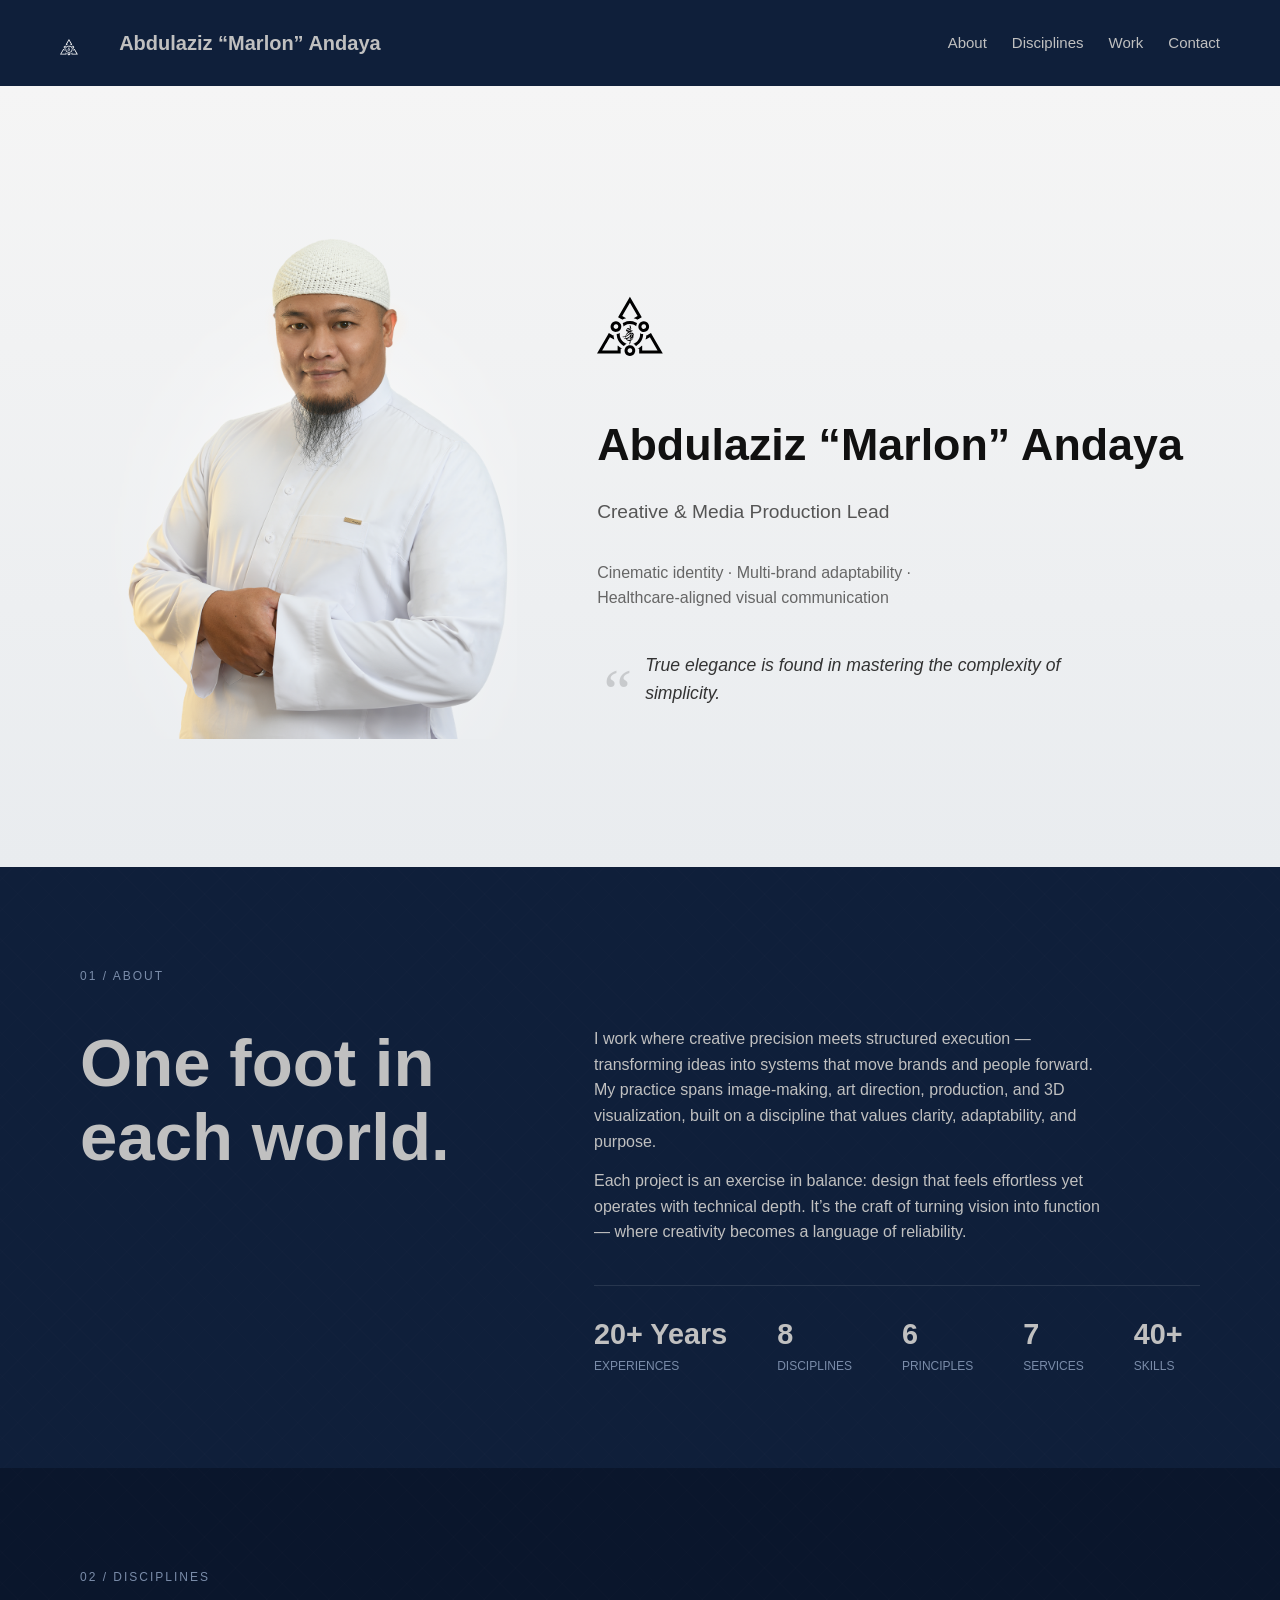
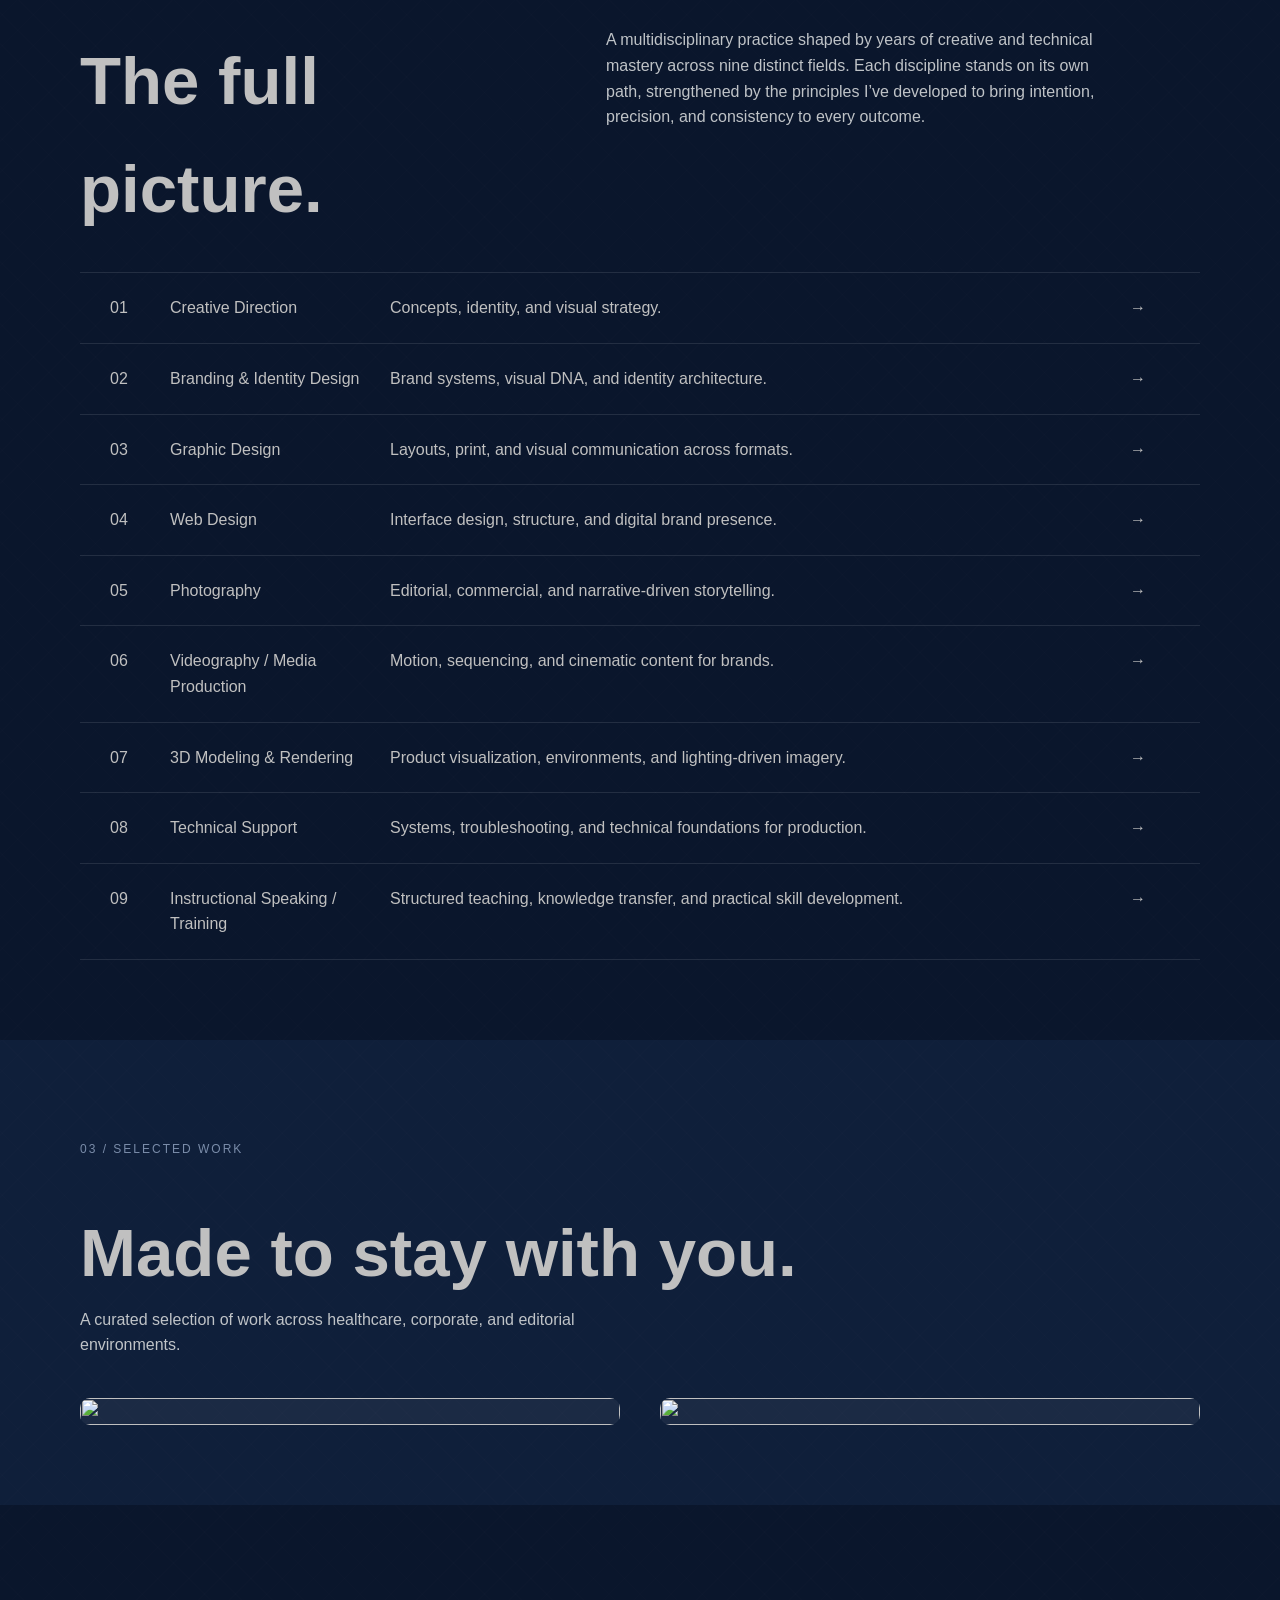
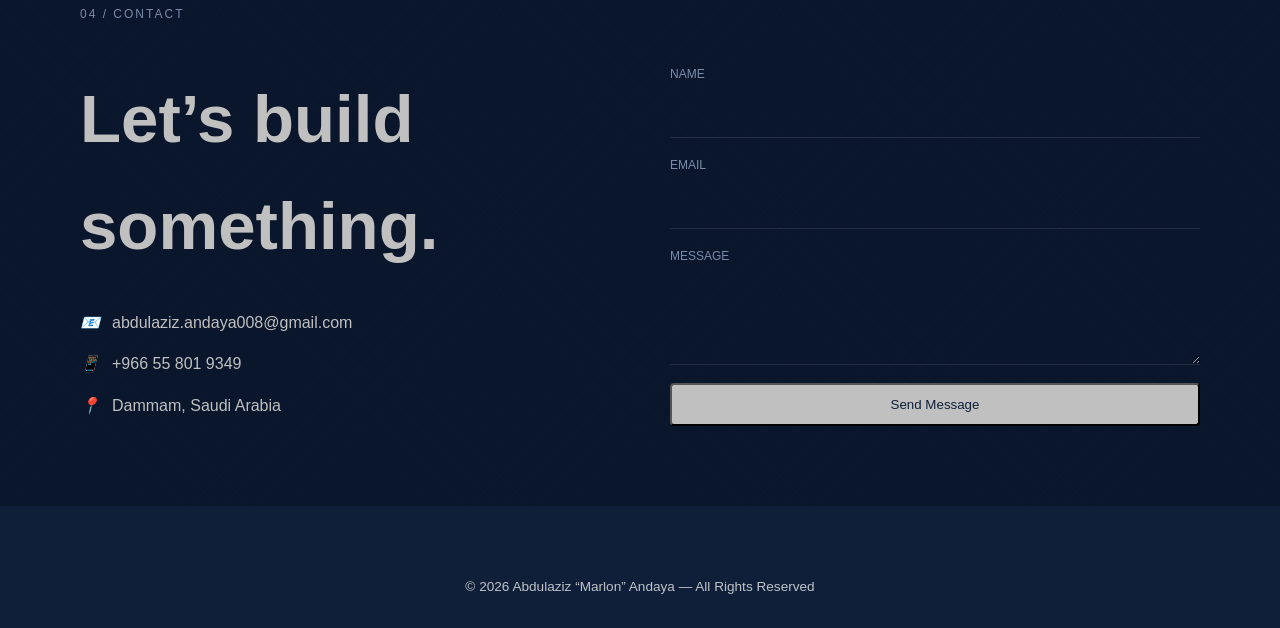
==== index.html @ 711daad7 "Update index.html" ====
<!DOCTYPE html>
<html lang="en">
<head>
  <meta charset="UTF-8" />
  <meta name="viewport" content="width=device-width, initial-scale=1.0" />
  <title>Abdulaziz “Marlon” Andaya</title>
  <link rel="stylesheet" href="style.css" />
</head>

<body>

<header>
  <div class="logo">
    <img src="assets/My-Icon-Logo-SVG-white.svg" alt="Abdulaziz Andaya Logo" class="logo-img">
    <h1>Abdulaziz “Marlon” Andaya</h1>
  </div>

  <nav id="nav">
    <a href="#about">About</a>
    <a href="#disciplines">Disciplines</a>
    <a href="#work">Work</a>
    <a href="#contact">Contact</a>
  </nav>

  <div class="hamburger" id="hamburger">☰</div>
</header>

<section class="hero">
  
  <!-- LEFT: Portrait -->
  <div class="hero-image">
    <img src="assets/self-portrait-PNG.png" alt="Abdulaziz Andaya Portrait">
  </div>

  <!-- RIGHT: Identity -->
  <div class="hero-content">
    <img src="assets/My-Icon-Logo-SVG.svg" class="hero-logo-img" alt="Logo">

    <h1 class="hero-tagline">Abdulaziz “Marlon” Andaya</h1>

    <p class="hero-title">Creative & Media Production Lead</p>

    <p class="hero-disciplines">
      Cinematic identity · Multi‑brand adaptability · Healthcare‑aligned visual communication
    </p>

    <blockquote class="hero-quote">
      True elegance is found in mastering the complexity of simplicity.
    </blockquote>
  </div>

</section>


<!-- ABOUT -->
<section class="bg-section about-bg" id="about">
  <div class="section-inner about-inner">
    <div class="section-label">01 / ABOUT</div>

    <div class="about-grid">
      <div class="about-left">
        <h2 class="about-title">One foot in each world.</h2>
      </div>

      <div class="about-right">
       <p>I work where creative precision meets structured execution — transforming ideas into systems that move brands and people forward. My practice spans image‑making, art direction, production, and 3D visualization, built on a discipline that values clarity, adaptability, and purpose.
      </p>
      <p>
      Each project is an exercise in balance: design that feels effortless yet operates with technical depth. It’s the craft of turning vision into function — where creativity becomes a language of reliability.
      </p>
        <div class="about-stats">
          <div class="stat"><h3>20+ Years</h3><p>Experiences</p></div>
          <div class="stat"><h3>8</h3><p>Disciplines</p></div>
          <div class="stat"><h3>6</h3><p>Principles</p></div>
          <div class="stat"><h3>7</h3><p>Services</p></div>
          <div class="stat"><h3>40+</h3><p>Skills</p></div>
      </div>
      </div>
    </div>
  </div>
</section>

<!-- DISCIPLINES -->
<section class="bg-section disciplines-bg" id="disciplines">
  <div class="section-inner disciplines-inner">
    <div class="section-label">02 / DISCIPLINES</div>

    <div class="disciplines-header">
      <h2 class="disciplines-title">The full picture.</h2>
      <p class="disciplines-sub">
        A multidisciplinary practice shaped by years of creative and technical mastery across nine distinct fields.
        Each discipline stands on its own path, strengthened by the principles I’ve developed to bring intention, precision, and consistency to every outcome.
      </p>
    </div>

    <div class="disciplines-list">

      <a class="discipline-item">
        <span class="discipline-number">01</span>
        <span class="discipline-name">Creative Direction</span>
        <span class="discipline-desc">Concepts, identity, and visual strategy.</span>
        <span class="discipline-arrow">→</span>
      </a>

      <a class="discipline-item">
        <span class="discipline-number">02</span>
        <span class="discipline-name">Branding &amp; Identity Design</span>
        <span class="discipline-desc">Brand systems, visual DNA, and identity architecture.</span>
        <span class="discipline-arrow">→</span>
      </a>

      <a class="discipline-item">
        <span class="discipline-number">03</span>
        <span class="discipline-name">Graphic Design</span>
        <span class="discipline-desc">Layouts, print, and visual communication across formats.</span>
        <span class="discipline-arrow">→</span>
      </a>

      <a class="discipline-item">
        <span class="discipline-number">04</span>
        <span class="discipline-name">Web Design</span>
        <span class="discipline-desc">Interface design, structure, and digital brand presence.</span>
        <span class="discipline-arrow">→</span>
      </a>

      <a class="discipline-item">
        <span class="discipline-number">05</span>
        <span class="discipline-name">Photography</span>
        <span class="discipline-desc">Editorial, commercial, and narrative-driven storytelling.</span>
        <span class="discipline-arrow">→</span>
      </a>

      <a class="discipline-item">
        <span class="discipline-number">06</span>
        <span class="discipline-name">Videography / Media Production</span>
        <span class="discipline-desc">Motion, sequencing, and cinematic content for brands.</span>
        <span class="discipline-arrow">→</span>
      </a>

      <a class="discipline-item">
        <span class="discipline-number">07</span>
        <span class="discipline-name">3D Modeling &amp; Rendering</span>
        <span class="discipline-desc">Product visualization, environments, and lighting-driven imagery.</span>
        <span class="discipline-arrow">→</span>
      </a>

      <a class="discipline-item">
        <span class="discipline-number">08</span>
        <span class="discipline-name">Technical Support</span>
        <span class="discipline-desc">Systems, troubleshooting, and technical foundations for production.</span>
        <span class="discipline-arrow">→</span>
      </a>

      <a class="discipline-item">
        <span class="discipline-number">09</span>
        <span class="discipline-name">Instructional Speaking / Training</span>
        <span class="discipline-desc">Structured teaching, knowledge transfer, and practical skill development.</span>
        <span class="discipline-arrow">→</span>
      </a>

    </div>
  </div>
</section>


<!-- WORK -->
<section class="bg-section work-bg" id="work">
  <div class="section-inner work-inner">
    <div class="section-label">03 / SELECTED WORK</div>

    <div class="portfolio-header">
      <h2 class="portfolio-title">Made to stay with you.</h2>
      <p class="portfolio-sub">
        A curated selection of work across healthcare, corporate, and editorial environments.
      </p>
    </div>

    <div class="portfolio-grid">
      <div class="portfolio-item">
        <img src="https://via.placeholder.com/800x600" alt="">
        <div class="portfolio-info">
          <div class="portfolio-category">Photography</div>
          <div class="portfolio-name">Clinical Portraits</div>
        </div>
      </div>

      <div class="portfolio-item">
        <img src="https://via.placeholder.com/800x600" alt="">
        <div class="portfolio-info">
          <div class="portfolio-category">Branding</div>
          <div class="portfolio-name">Elite Medical Products</div>
        </div>
      </div>
    </div>
  </div>
</section>

<!-- CONTACT -->
<section class="bg-section contact-bg" id="contact">
  <div class="section-inner contact-inner">
    <div class="section-label">04 / CONTACT</div>

    <div class="contact-section">
      <div class="contact-left">
        <h2>Let’s build something.</h2>

        <div class="contact-info">
          <div class="contact-item">
            <i>📧</i>
            <a href="mailto:abdulaziz.andaya008@gmail.com">abdulaziz.andaya008@gmail.com</a>
          </div>

          <div class="contact-item">
            <i>📱</i>
            <a href="https://wa.me/966558019349">+966 55 801 9349</a>
          </div>

          <div class="contact-item">
            <i>📍</i>
            <span>Dammam, Saudi Arabia</span>
          </div>
        </div>
      </div>

      <div class="contact-right">
        <form>
          <label>Name</label>
          <input type="text">

          <label>Email</label>
          <input type="email">

          <label>Message</label>
          <textarea rows="4"></textarea>

          <button type="submit">Send Message</button>
        </form>
      </div>
    </div>
  </div>
</section>

<footer>
  © 2026 Abdulaziz “Marlon” Andaya — All Rights Reserved
</footer>

<script>
  const hamburger = document.getElementById("hamburger");
  const nav = document.getElementById("nav");
  hamburger.addEventListener("click", () => nav.classList.toggle("active"));
</script>

</body>
</html>
---- style.css ----
/* RESET */
* { margin: 0; padding: 0; box-sizing: border-box; }

body {
  font-family: 'Inter', sans-serif;
  background-color: #0F1F3A;
  color: #C0C0C0;
  line-height: 1.6;
}
.logo {
  display: flex;
  align-items: center;
  gap: 0.75rem; /* space between logo and text */
}

.logo img {
  height: 36px; /* adjust between 36–48px depending on your font size */
  width: auto;
  vertical-align: middle;
  opacity: 0;
  animation: fadeIn 1.2s ease forwards;
}

@keyframes fadeIn {
  from { opacity: 0; transform: translateY(-5px); }
  to { opacity: 1; transform: translateY(0); }
}


.logo-img:hover {
  opacity: 0.85;
}

.logo h1, .logo p {
  margin: 0;
  line-height: 1.2;
}

/* OUTER FULL-WIDTH BACKGROUND */
.bg-section {
  position: relative;
  width: 100vw;
  left: 50%;
  right: 50%;
  margin-left: -50vw;
  margin-right: -50vw;
  overflow: hidden;
}

/* INNER CENTERED CONTENT */
.section-inner {
  max-width: 1200px;
  margin: auto;
  padding: 100px 40px 80px;
}

/* ALTERNATING BACKGROUNDS */
.bg-section:nth-of-type(odd)  { background-color: #0A162C; }
.bg-section:nth-of-type(even) { background-color: #0F1F3A; }

/* GEOMETRIC PATTERN */
.bg-section::before {
  content: "";
  position: absolute;
  inset: 0;
  background-image:
    repeating-linear-gradient(45deg, rgba(255,255,255,0.03) 0px, rgba(255,255,255,0.03) 1px, transparent 1px, transparent 22px),
    repeating-linear-gradient(-45deg, rgba(255,255,255,0.03) 0px, rgba(255,255,255,0.03) 1px, transparent 1px, transparent 22px);
  opacity: 0.25;
  pointer-events: none;
  animation: drift 60s linear infinite;
}

@keyframes drift {
  from { background-position: 0 0, 0 0; }
  to { background-position: 120px 120px, -120px -120px; }
}

/* HEADER */
header {
  display: flex;
  justify-content: space-between;
  align-items: center;
  padding: 25px 60px;
  background: #0F1F3A;
  position: sticky;
  top: 0;
  z-index: 100;
}

.logo {
  display: flex;
  align-items: center;
  gap: 10px;
}

.logo-square {
  width: 32px;
  height: 32px;
  border: 2px solid #E0C0BC;
  display: flex;
  align-items: center;
  justify-content: center;
  color: #E0C0BC;
  font-weight: 700;
  font-size: 14px;
}

.logo h1 {
  font-size: 20px;
  font-weight: 600;
  color: #C0C0C0;
}

.about-title {
  font-size: clamp(2.8rem, 6vw, 4.2rem);
  font-weight: 800;
  line-height: 1.1;
  word-break: keep-all;
  text-wrap: balance;
}

/* NAVIGATION */
nav {
  display: flex;
  gap: 25px;
}

nav a {
  color: #C0C0C0;
  text-decoration: none;
  font-size: 15px;
}

nav a:hover { color: #E0C0BC; }

.hamburger {
  display: none;
  font-size: 24px;
  color: #C0C0C0;
  cursor: pointer;
}

/* HERO — Apple/DJI Light Cinematic */
.hero {
  display: flex;
  align-items: center;
  justify-content: center; /* centers both image and text horizontally */
  gap: 80px; /* space between photo and text */
  padding: 8rem 6rem;
  background: linear-gradient(180deg, #f5f5f5, #e9ecef);
  color: #1a1a1a;
}


/* LEFT SIDE — Portrait */
.hero-image img {
  width: 100%;
  max-width: 420px;
  height: auto;
  display: block;
  margin: auto;
  border-radius: 0; /* removes bounding frame */
  box-shadow: none; /* keeps it spontaneous and clean */
}


.hero-image img {
  width: 100%;
  height: auto;
  display: block;
}

/* RIGHT SIDE — Identity Stack */
.hero-content {
  display: flex;
  flex-direction: column;
  gap: 1rem;
}

/* Logo */
.hero-logo-img {
  width: 180px; /* slightly larger for presence */
  height: auto;
  margin-bottom: 1rem;
  animation: fadeIn 1.2s ease forwards;
}


/* Name */
.hero-tagline {
  font-size: 2.8rem;
  font-weight: 700;
  color: #111;
  margin: 0;
}

/* Job Title */
.hero-title {
  font-size: 1.2rem;
  color: #555;
  margin-bottom: 1rem;
}

/* Disciplines */
.hero-disciplines {
  font-size: 1rem;
  color: #666;
  line-height: 1.6;
  max-width: 420px;
  margin-bottom: 1.5rem;
}

/* Quote with Emphasis */
.hero-quote {
  position: relative;
  font-style: italic;
  font-size: 1.1rem;
  color: #333;
  max-width: 480px;
  padding-left: 3rem;
  line-height: 1.6;
}

.hero-quote::before {
  content: "“";
  position: absolute;
  left: 0;
  top: -10px;
  font-size: 4rem;
  color: rgba(0,0,0,0.15);
  font-family: serif;
}

/* Mobile */
@media (max-width: 900px) {
  .hero {
    grid-template-columns: 1fr;
    text-align: center;
    padding: 5rem 2rem;
  }

  .hero-content {
    align-items: center;
  }

  .hero-quote {
    padding-left: 0;
  }

  .hero-quote::before {
    display: none;
  }
}

/* SECTION LABEL */
.section-label {
  font-size: 0.75rem;
  letter-spacing: 2px;
  text-transform: uppercase;
  color: #7A8CA9;
  margin-bottom: 40px;
}

/* ABOUT */
.about-grid {
  display: grid;
  grid-template-columns: 0.8fr 1.2fr;
  gap: 60px;
  align-items: start;
}

.about-right {
  padding-left: 30px; /* subtle offset for balance */
}

.about-right p {
  max-width: 520px;
  margin-bottom: 14px;
}

.about-stats {
  display: flex;
  flex-wrap: wrap;
  gap: 50px; /* slightly less spacing */
  margin-top: 40px;
  padding-top: 25px;
  border-top: 1px solid rgba(255,255,255,0.1);
  justify-content: flex-start;
}

.stat h3 {
  font-size: 1.8rem;
  font-weight: 700;
  margin-bottom: 0.1rem;
}

.stat p {
  font-size: 0.75rem;
  text-transform: uppercase;
  color: #7A8CA9;
  line-height: 1.3;
}



/* DISCIPLINES */
.disciplines-header {
  display: grid;
  grid-template-columns: 0.9fr 1.1fr;
  gap: 40px;
}

.disciplines-title {
  font-size: 4.2rem;
  font-weight: 800;
}

.disciplines-sub {
  max-width: 500px;
  color: #BFC3C7;
  font-size: 1rem;
  line-height: 1.6;
}

.disciplines-list {
  margin-top: 30px;
  border-top: 1px solid rgba(255,255,255,0.1);
}

.discipline-item {
  display: grid;
  grid-template-columns: 60px 220px 1fr 40px;
  padding: 22px 30px;
  border-bottom: 1px solid rgba(255,255,255,0.1);
  text-decoration: none;
  color: inherit;
}

.discipline-item:hover {
  background: rgba(255,255,255,0.05);
}

/* WORK */
.portfolio-header {
  display: flex;
  justify-content: space-between;
  flex-wrap: wrap;
  margin-bottom: 40px;
}

.portfolio-title {
  font-size: 4.2rem;
  font-weight: 800;
}

.portfolio-sub {
  max-width: 500px;
  color: #BFC3C7;
  font-size: 1rem;
  line-height: 1.6;
}

.portfolio-grid {
  margin-top: 30px;
  display: grid;
  grid-template-columns: repeat(auto-fit, minmax(480px, 1fr));
  gap: 40px;
}

.portfolio-item {
  position: relative;
  overflow: hidden;
  border-radius: 10px;
  background: rgba(255,255,255,0.05);
}

.portfolio-item img {
  width: 100%;
  height: 100%;
  object-fit: cover;
}

.portfolio-info {
  position: absolute;
  bottom: 20px;
  left: 25px;
}

/* CONTACT */
.contact-section {
  display: grid;
  grid-template-columns: 1fr 1fr;
  gap: 60px;
}

.contact-left h2 {
  font-size: 4.2rem;
  font-weight: 800;
}

.contact-info {
  margin-top: 30px;
  display: flex;
  flex-direction: column;
  gap: 16px;
}

.contact-item {
  display: flex;
  align-items: center;
  gap: 12px;
}

.contact-item a {
  color: #C0C0C0;
  text-decoration: none;
}

.contact-right form {
  display: flex;
  flex-direction: column;
  gap: 18px;
}

label {
  font-size: 0.75rem;
  text-transform: uppercase;
  color: #7A8CA9;
}

input,
textarea {
  background: transparent;
  border: none;
  border-bottom: 1px solid rgba(255,255,255,0.1);
  color: #C0C0C0;
  padding: 10px 0;
}

button {
  background: #C0C0C0;
  color: #0F1F3A;
  padding: 12px 28px;
  border-radius: 4px;
  cursor: pointer;
}

/* FOOTER */
footer {
  text-align: center;
  padding: 30px 0;
  font-size: 0.85rem;
  color: #BFC3C7;
  margin-top: 40px;
}

/* MOBILE */
@media (max-width: 900px) {

  nav {
    display: none;
    flex-direction: column;
    background: #0F1F3A;
    position: absolute;
    top: 70px;
    right: 40px;
    padding: 20px;
    border: 1px solid rgba(255,255,255,0.1);
  }

  nav.active { display: flex; }

  .hamburger { display: block; }

  .about-grid,
  .contact-section {
    grid-template-columns: 1fr;
  }

  .portfolio-grid {
    grid-template-columns: 1fr;
  }

  .discipline-item {
    display: flex;
    flex-direction: column;
    gap: 8px;
    padding: 22px 20px;
  }
}
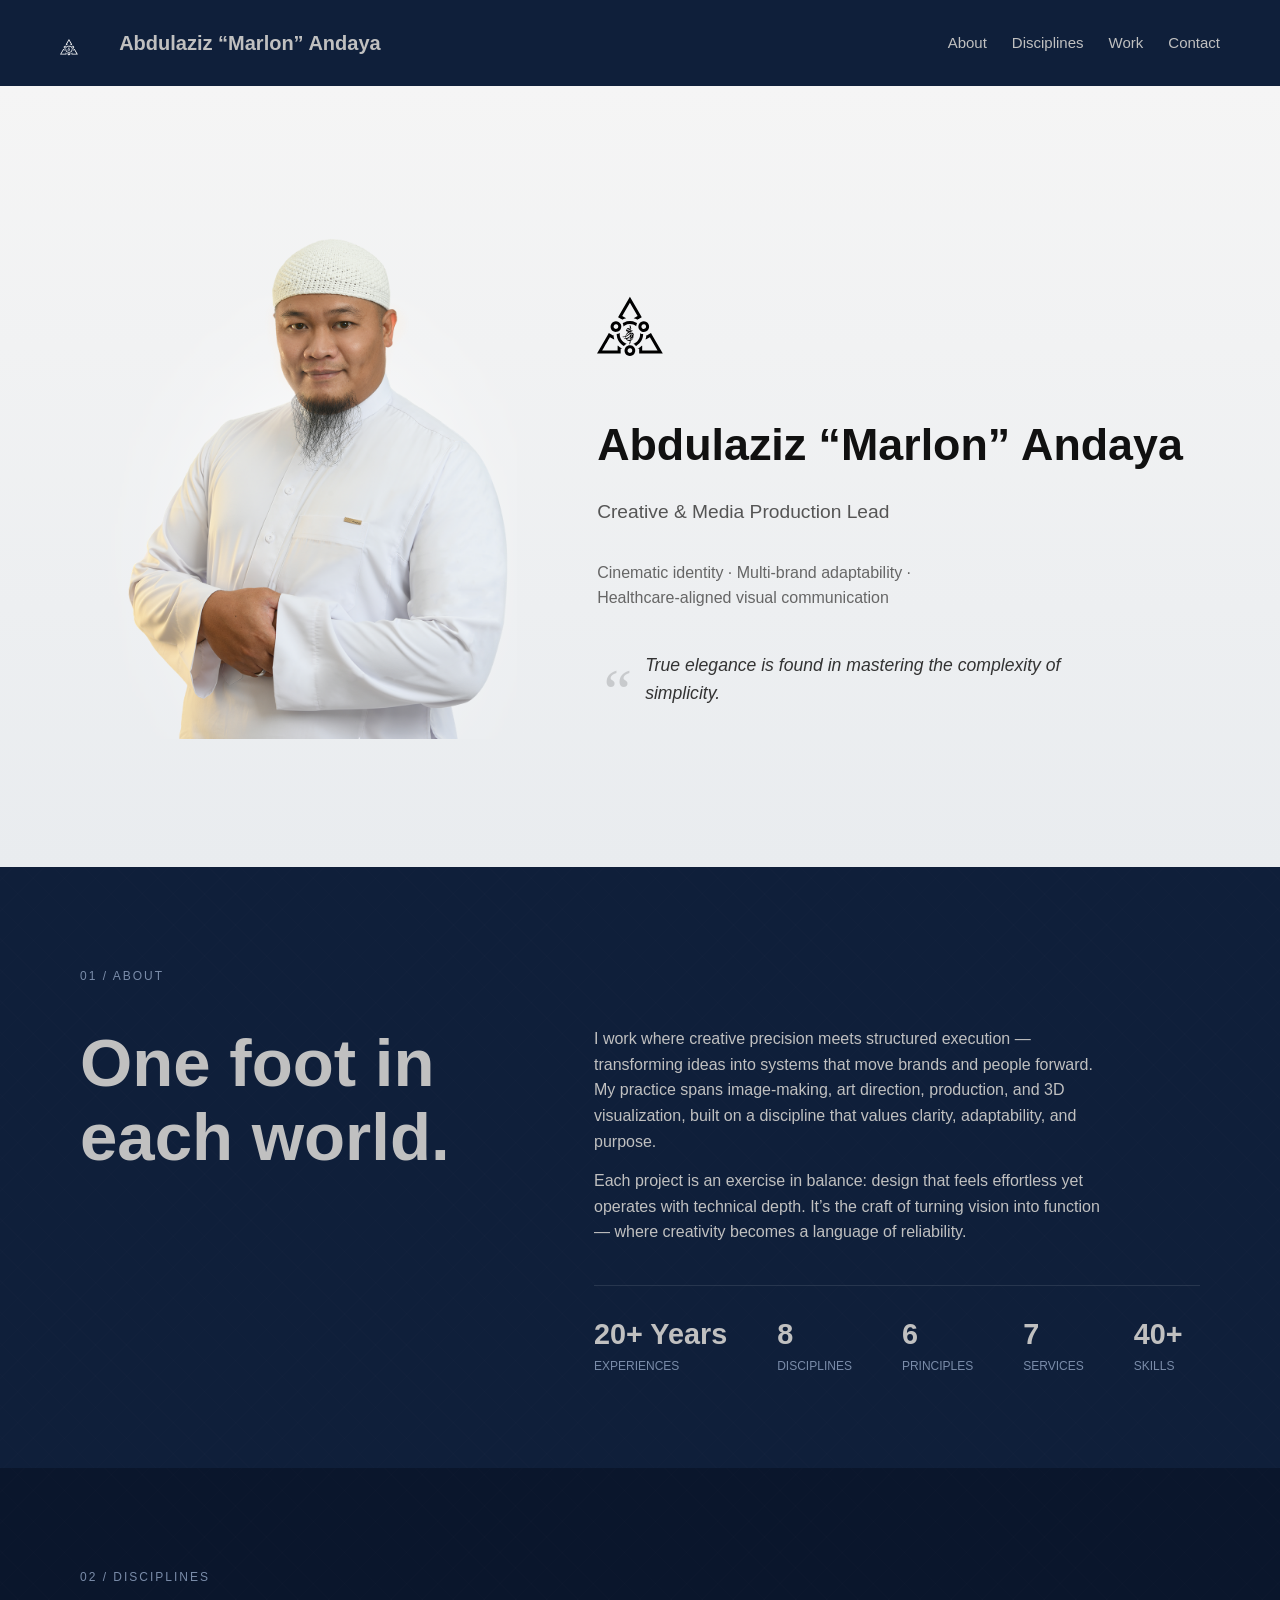
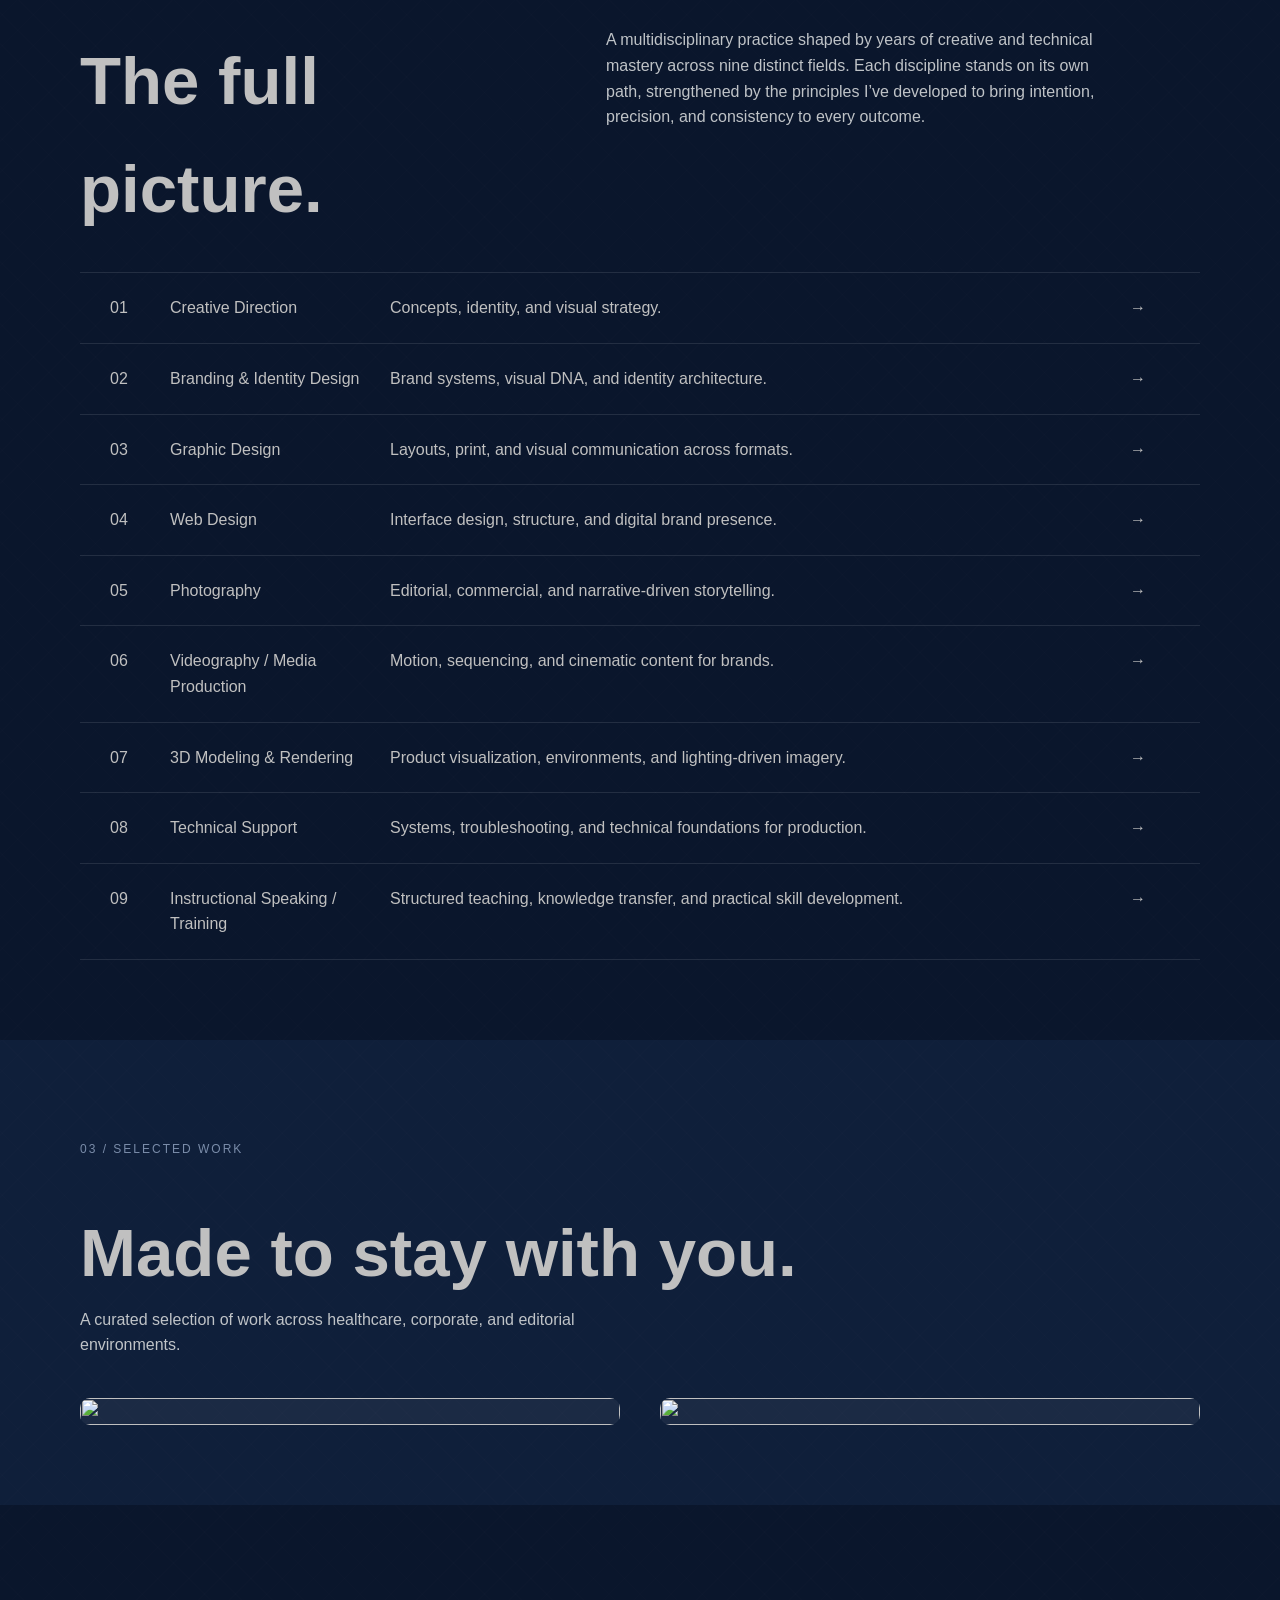
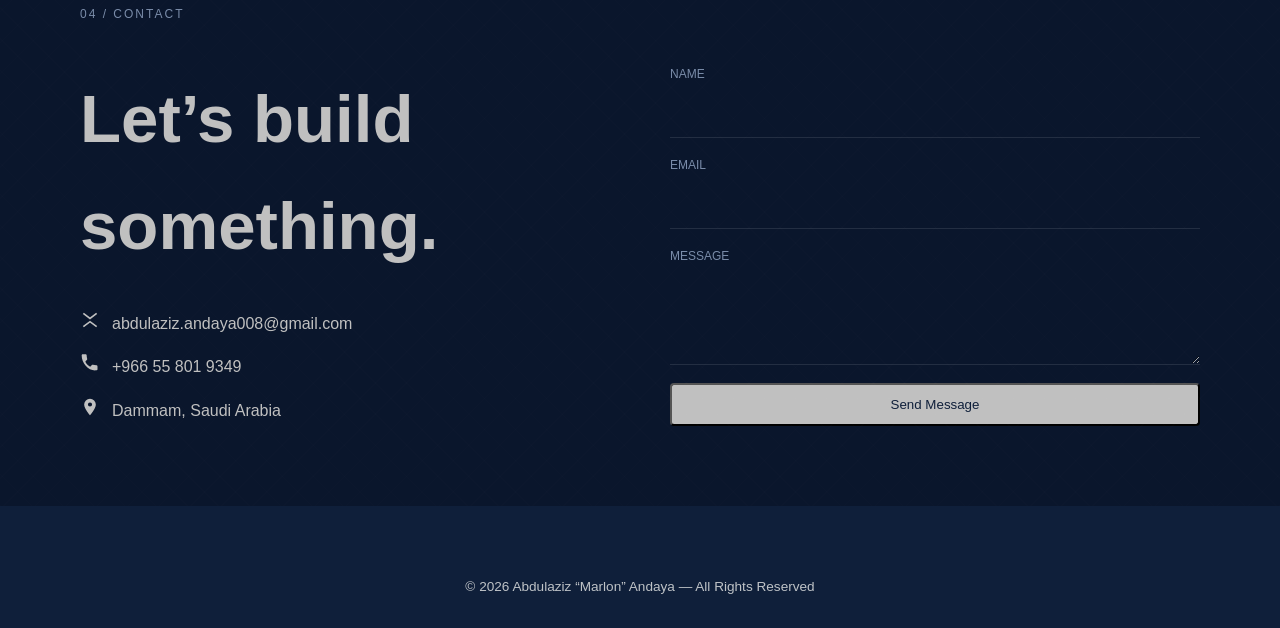
==== commit 3e9169ca: "Update index.html" ====
--- a/index.html
+++ b/index.html
@@ -205,33 +205,56 @@
         <h2>Let’s build something.</h2>
 
         <div class="contact-info">
+
+          <!-- Email -->
           <div class="contact-item">
-            <i>📧</i>
+            <i class="icon">
+              <svg width="20" height="20" viewBox="0 0 24 24" fill="#C0C0C0">
+                <path d="M4 4h16v16H4z" fill="none"/>
+                <path d="M4 4l8 6 8-6" stroke="#C0C0C0" stroke-width="2" fill="none"/>
+                <path d="M4 20l8-6 8 6" stroke="#C0C0C0" stroke-width="2" fill="none"/>
+              </svg>
+            </i>
             <a href="mailto:abdulaziz.andaya008@gmail.com">abdulaziz.andaya008@gmail.com</a>
           </div>
 
+          <!-- WhatsApp / Phone -->
           <div class="contact-item">
-            <i>📱</i>
+            <i class="icon">
+              <svg width="20" height="20" viewBox="0 0 24 24" fill="#C0C0C0">
+                <path d="M6.6 10.8c1.2 2.4 3.2 4.4 5.6 5.6l1.8-1.8c.4-.4 1-.6 1.6-.4 
+                1.2.4 2.6.6 4 .6.8 0 1.4.6 1.4 1.4v3.2c0 .8-.6 1.4-1.4 1.4C10.8 22 
+                2 13.2 2 2.8 2 2 2.6 1.4 3.4 1.4H6.6c.8 0 1.4.6 1.4 1.4 0 1.4.2 2.8.6 
+                4 .2.6 0 1.2-.4 1.6l-1.6 1.4z"/>
+              </svg>
+            </i>
             <a href="https://wa.me/966558019349">+966 55 801 9349</a>
           </div>
 
+          <!-- Location -->
           <div class="contact-item">
-            <i>📍</i>
+            <i class="icon">
+              <svg width="20" height="20" viewBox="0 0 24 24" fill="#C0C0C0">
+                <path d="M12 2a7 7 0 0 0-7 7c0 5.2 7 13 7 13s7-7.8 7-13a7 7 0 0 0-7-7zm0 
+                9.5a2.5 2.5 0 1 1 0-5 2.5 2.5 0 0 1 0 5z"/>
+              </svg>
+            </i>
             <span>Dammam, Saudi Arabia</span>
           </div>
+
         </div>
       </div>
 
       <div class="contact-right">
-        <form>
+        <form action="https://formspree.io/f/mvkowqvw" method="POST">
           <label>Name</label>
-          <input type="text">
+          <input type="text" name="name" required>
 
           <label>Email</label>
-          <input type="email">
+          <input type="email" name="email" required>
 
           <label>Message</label>
-          <textarea rows="4"></textarea>
+          <textarea name="message" rows="4" required></textarea>
 
           <button type="submit">Send Message</button>
         </form>
@@ -239,6 +262,7 @@
     </div>
   </div>
 </section>
+
 
 <footer>
   © 2026 Abdulaziz “Marlon” Andaya — All Rights Reserved
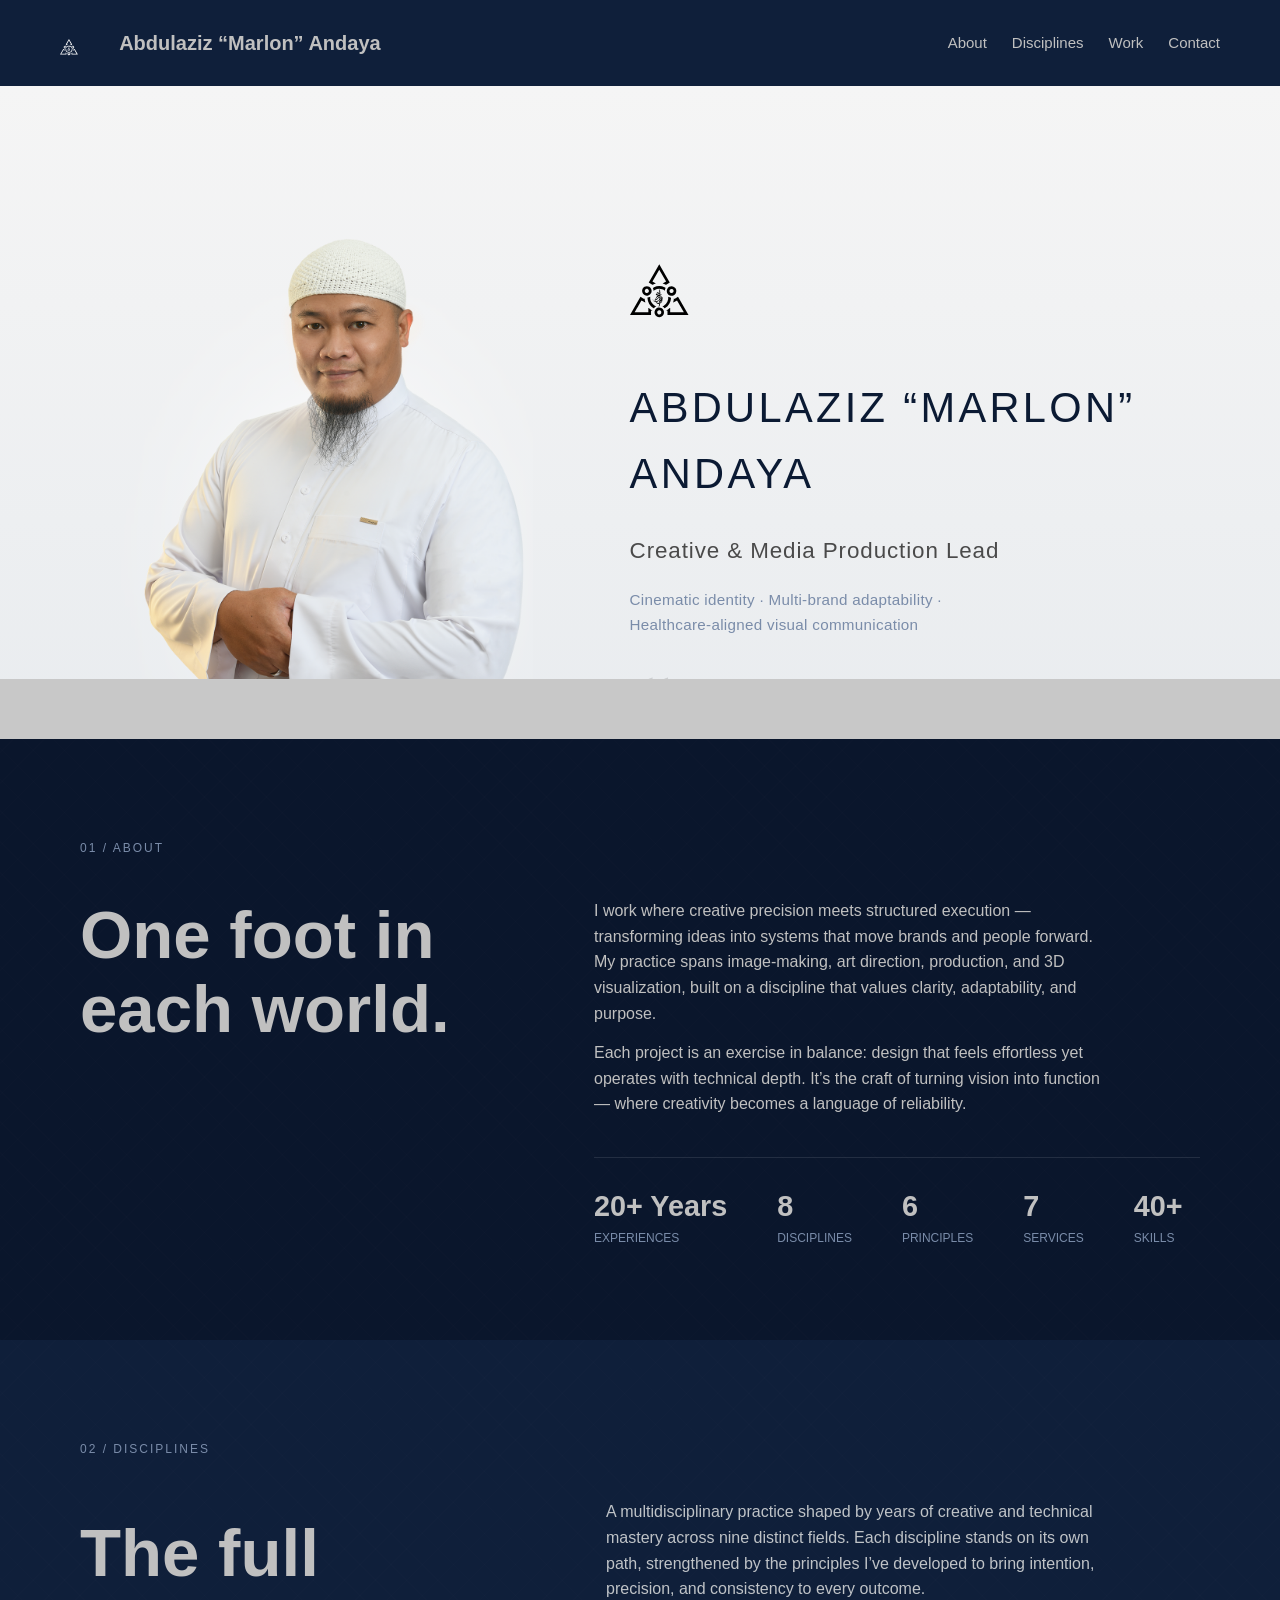
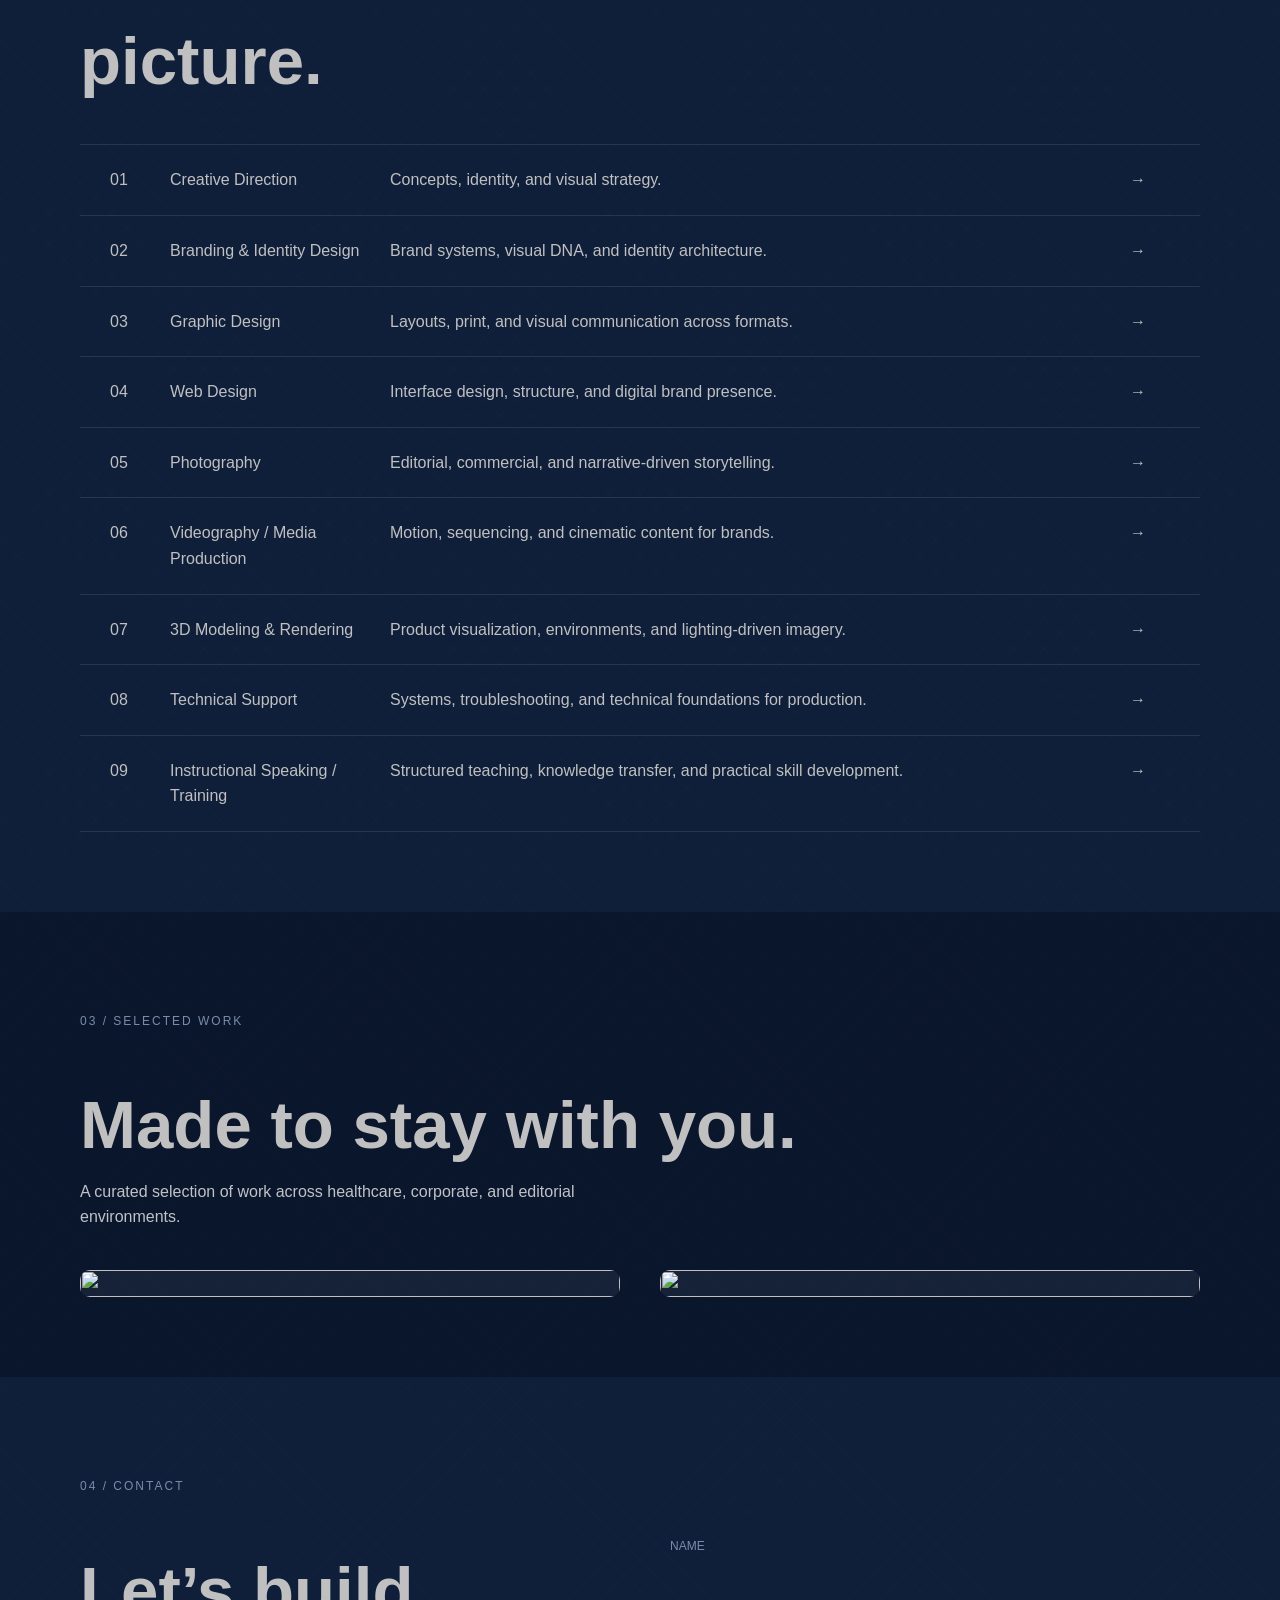
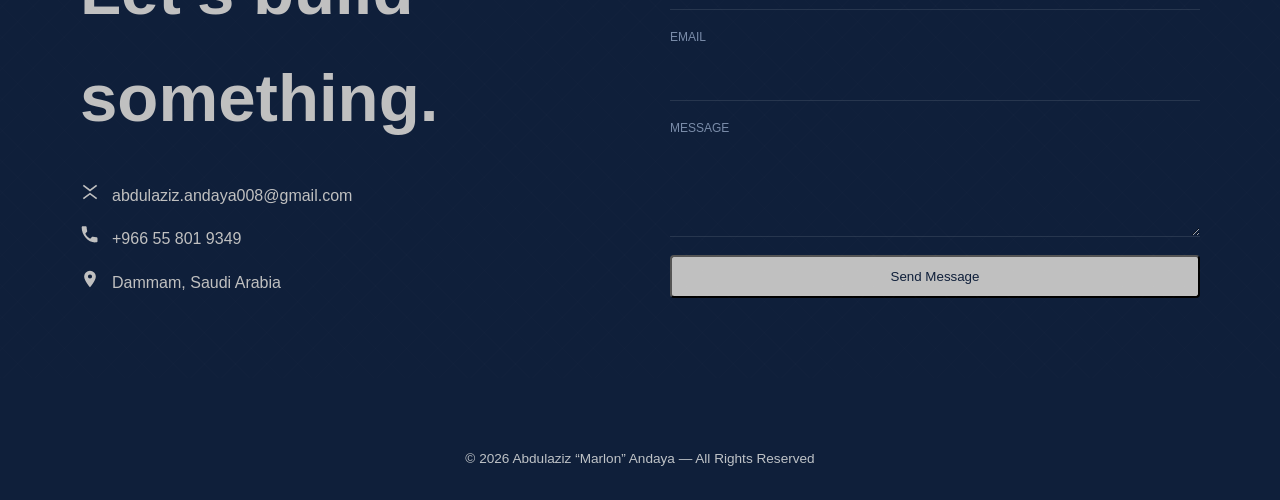
==== commit 9b0687a9: "Update index.html" ====
--- a/index.html
+++ b/index.html
@@ -50,7 +50,8 @@
   </div>
 
 </section>
-
+<!-- hero divider -->
+<section class="hero-divider"></section>
 
 <!-- ABOUT -->
 <section class="bg-section about-bg" id="about">
--- a/style.css
+++ b/style.css
@@ -141,103 +141,132 @@
   cursor: pointer;
 }
 
-/* HERO — Apple/DJI Light Cinematic */
+/* ============================
+   HERO SECTION — PREMIUM VERSION
+   ============================ */
+
 .hero {
-  display: flex;
+  display: grid;
+  grid-template-columns: 0.9fr 1.1fr;
   align-items: center;
-  justify-content: center; /* centers both image and text horizontally */
-  gap: 80px; /* space between photo and text */
-  padding: 8rem 6rem;
+  gap: 80px;
+  padding: 8rem 6rem 0;
   background: linear-gradient(180deg, #f5f5f5, #e9ecef);
   color: #1a1a1a;
-}
-
-
-/* LEFT SIDE — Portrait */
+  position: relative;
+}
+
+/* Navy strip to remove floating effect */
+.hero::after {
+  content: "";
+  position: absolute;
+  left: 0;
+  bottom: 0;
+  width: 100vw; /* spans full screen width */
+  height: 60px; /* thinner strip */
+  background-color: #C8C8C8; /* matte silver tone */
+  z-index: 1;
+}
+
+
+/* ============================
+   LEFT SIDE — Portrait
+   ============================ */
+
 .hero-image img {
   width: 100%;
   max-width: 420px;
   height: auto;
   display: block;
   margin: auto;
-  border-radius: 0; /* removes bounding frame */
-  box-shadow: none; /* keeps it spontaneous and clean */
-}
-
-
-.hero-image img {
-  width: 100%;
+  border-radius: 0;
+  box-shadow: none;
+}
+
+/* ============================
+   RIGHT SIDE — Identity Stack
+   ============================ */
+
+.hero-content {
+  display: flex;
+  flex-direction: column;
+  gap: 1.2rem;
+}
+
+/* Logo — bigger, more presence */
+.hero-logo-img {
+  width: 160px;
   height: auto;
-  display: block;
-}
-
-/* RIGHT SIDE — Identity Stack */
-.hero-content {
-  display: flex;
-  flex-direction: column;
-  gap: 1rem;
-}
-
-/* Logo */
-.hero-logo-img {
-  width: 180px; /* slightly larger for presence */
-  height: auto;
-  margin-bottom: 1rem;
+  margin-bottom: 1.2rem;
   animation: fadeIn 1.2s ease forwards;
 }
 
-
-/* Name */
+/* Name — Montserrat Light, ALL CAPS */
 .hero-tagline {
-  font-size: 2.8rem;
-  font-weight: 700;
-  color: #111;
+  font-family: 'Montserrat', sans-serif;
+  font-weight: 300;
+  text-transform: uppercase;
+  font-size: 2.6rem;
+  letter-spacing: 0.08em;
+  color: #0b1a33;
   margin: 0;
 }
 
-/* Job Title */
+/* Job Title — Montserrat Medium */
 .hero-title {
-  font-size: 1.2rem;
-  color: #555;
-  margin-bottom: 1rem;
-}
-
-/* Disciplines */
+  font-family: 'Montserrat', sans-serif;
+  font-weight: 500;
+  font-size: 1.4rem;
+  letter-spacing: 0.04em;
+  color: #4a4a4a;
+  margin-top: 0.4rem;
+}
+
+/* Disciplines — subtle, premium */
 .hero-disciplines {
-  font-size: 1rem;
-  color: #666;
+  font-family: 'Montserrat', sans-serif;
+  font-weight: 400;
+  font-size: 0.95rem;
+  color: #7A8CA9;
   line-height: 1.6;
   max-width: 420px;
   margin-bottom: 1.5rem;
-}
-
-/* Quote with Emphasis */
+  letter-spacing: 0.02em;
+}
+
+/* Quote — cinematic, refined */
 .hero-quote {
   position: relative;
   font-style: italic;
-  font-size: 1.1rem;
-  color: #333;
+  font-size: 1.05rem;
+  color: #5A6A85;
   max-width: 480px;
-  padding-left: 3rem;
   line-height: 1.6;
-}
-
+  padding-left: 3.2rem; /* space for the big quote mark */
+}
+
+/* BIG left‑aligned quotation mark */
 .hero-quote::before {
   content: "“";
   position: absolute;
   left: 0;
-  top: -10px;
-  font-size: 4rem;
-  color: rgba(0,0,0,0.15);
+  top: -8px;
+  font-size: 4.8rem; /* bigger, more premium */
+  line-height: 0.8;
+  color: rgba(0,0,0,0.12); /* subtle, elegant */
   font-family: serif;
 }
 
-/* Mobile */
+
+/* ============================
+   MOBILE RESPONSIVE
+   ============================ */
+
 @media (max-width: 900px) {
   .hero {
     grid-template-columns: 1fr;
     text-align: center;
-    padding: 5rem 2rem;
+    padding: 5rem 2rem 0;
   }
 
   .hero-content {
@@ -245,13 +274,11 @@
   }
 
   .hero-quote {
+    border-left: none;
     padding-left: 0;
   }
-
-  .hero-quote::before {
-    display: none;
-  }
-}
+}
+
 
 /* SECTION LABEL */
 .section-label {
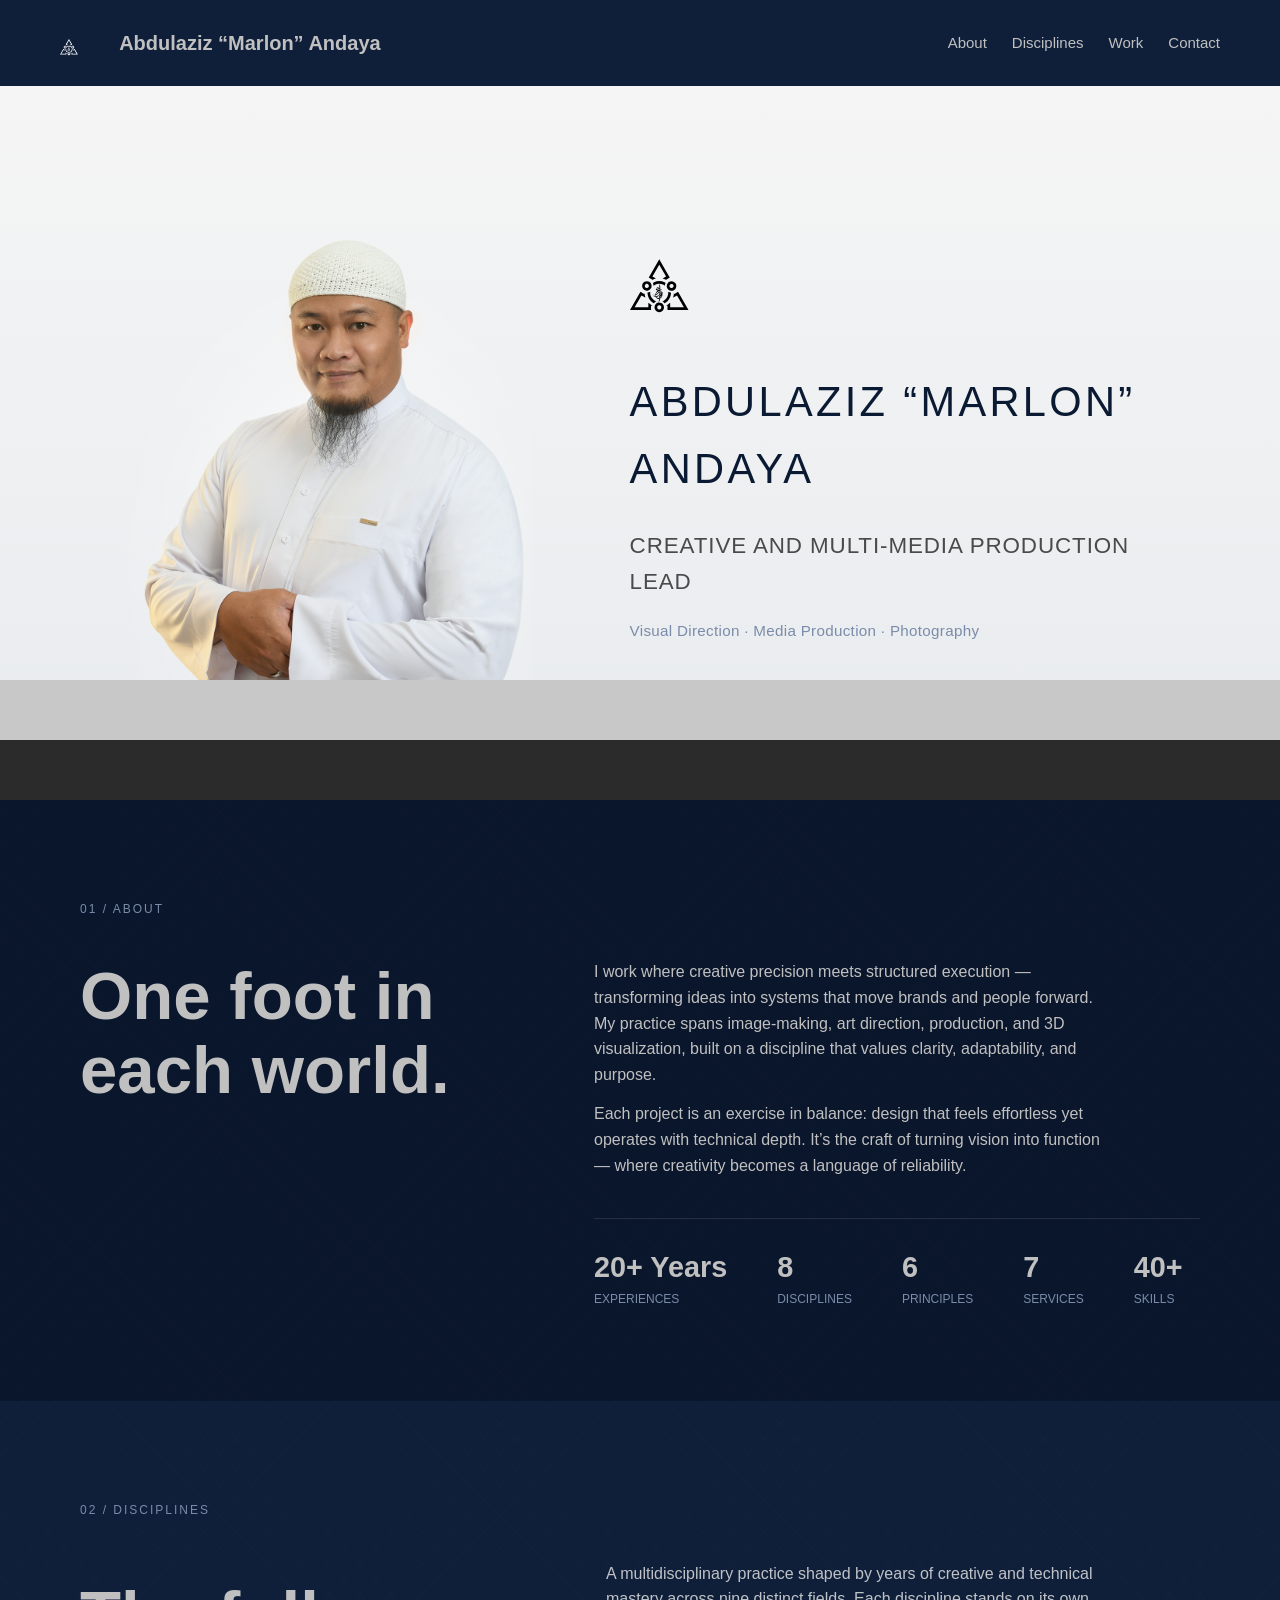
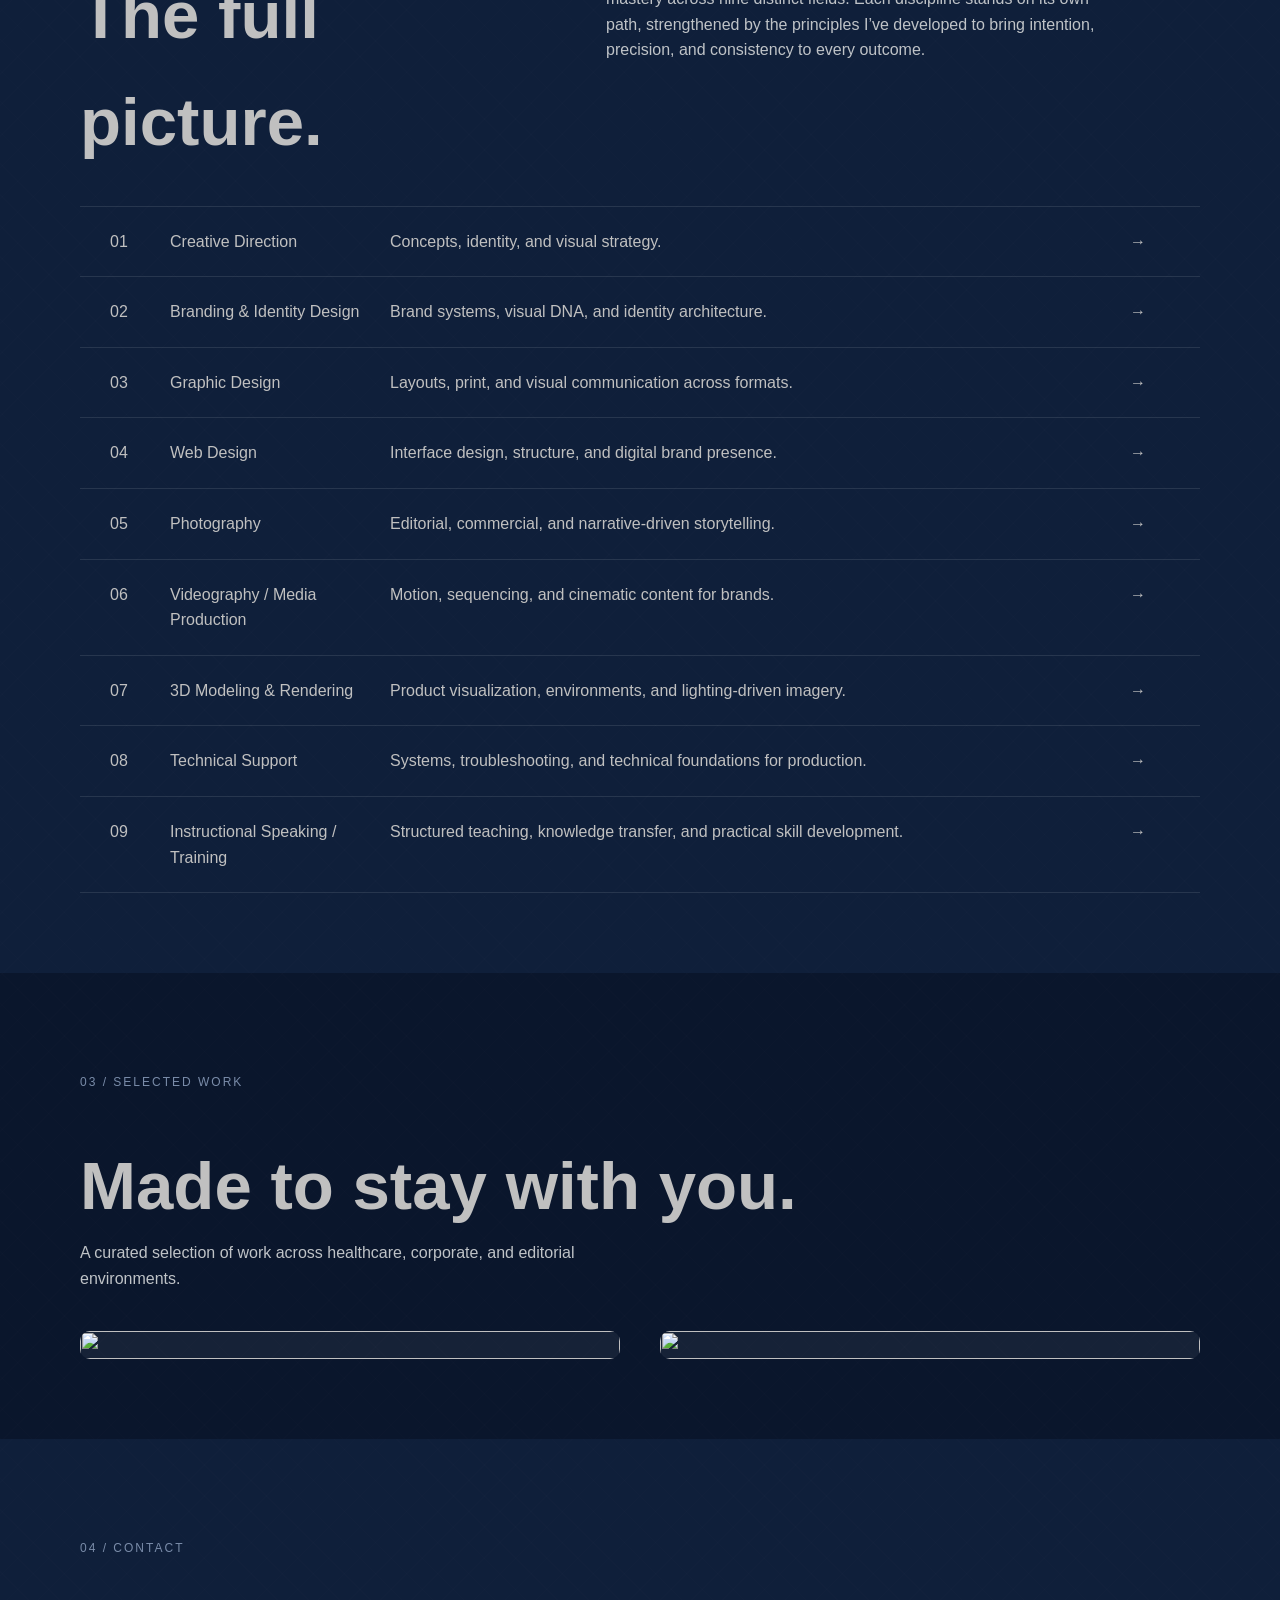
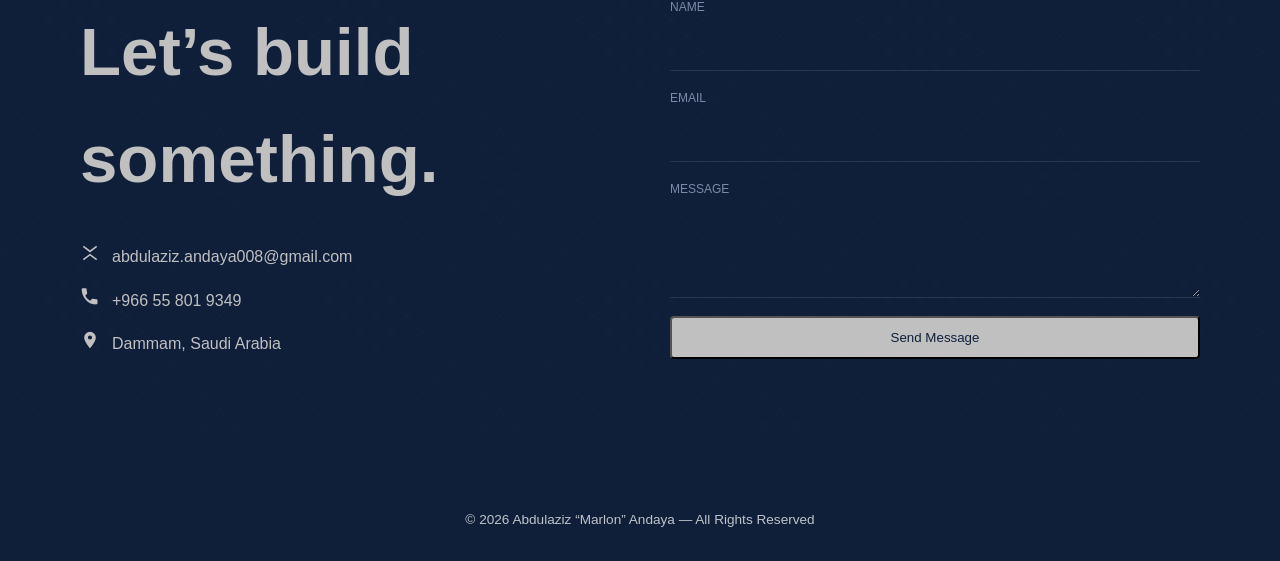
==== commit dd29dc27: "Update index.html" ====
--- a/index.html
+++ b/index.html
@@ -25,6 +25,7 @@
   <div class="hamburger" id="hamburger">☰</div>
 </header>
 
+<!-- HERO SECTION -->
 <section class="hero">
   
   <!-- LEFT: Portrait -->
@@ -36,12 +37,12 @@
   <div class="hero-content">
     <img src="assets/My-Icon-Logo-SVG.svg" class="hero-logo-img" alt="Logo">
 
-    <h1 class="hero-tagline">Abdulaziz “Marlon” Andaya</h1>
-
-    <p class="hero-title">Creative & Media Production Lead</p>
+    <h1 class="hero-tagline">ABDULAZIZ “MARLON” ANDAYA</h1>
+
+    <p class="hero-title">CREATIVE AND MULTI‑MEDIA PRODUCTION LEAD</p>
 
     <p class="hero-disciplines">
-      Cinematic identity · Multi‑brand adaptability · Healthcare‑aligned visual communication
+      Visual Direction · Media Production · Photography
     </p>
 
     <blockquote class="hero-quote">
@@ -50,7 +51,8 @@
   </div>
 
 </section>
-<!-- hero divider -->
+
+<!-- HERO DIVIDER -->
 <section class="hero-divider"></section>
 
 <!-- ABOUT -->
--- a/style.css
+++ b/style.css
@@ -257,6 +257,12 @@
   font-family: serif;
 }
 
+.hero-divider {
+  width: 100%;
+  height: 60px; /* thin height */
+  background-color: #2b2b2b; /* dark matte gray */
+  margin-top: 0; /* removes gap between hero and divider */
+}
 
 /* ============================
    MOBILE RESPONSIVE
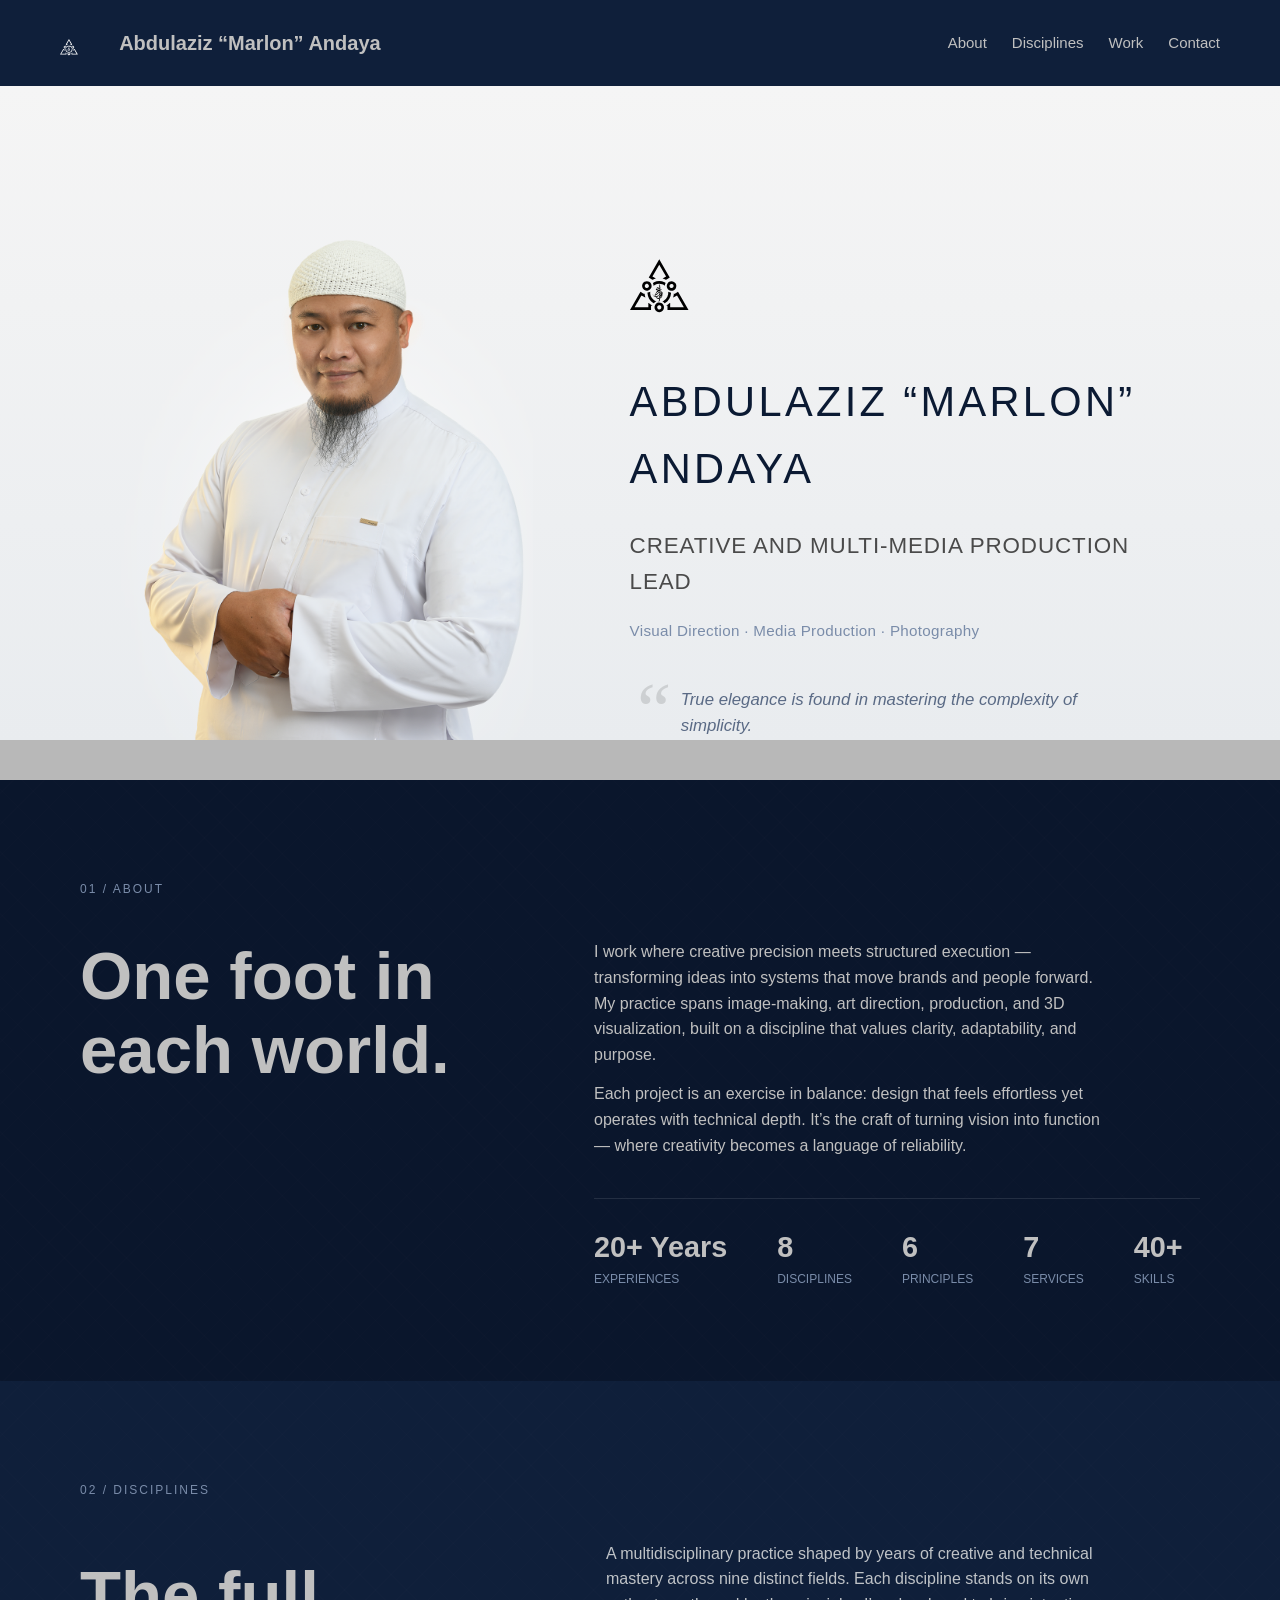
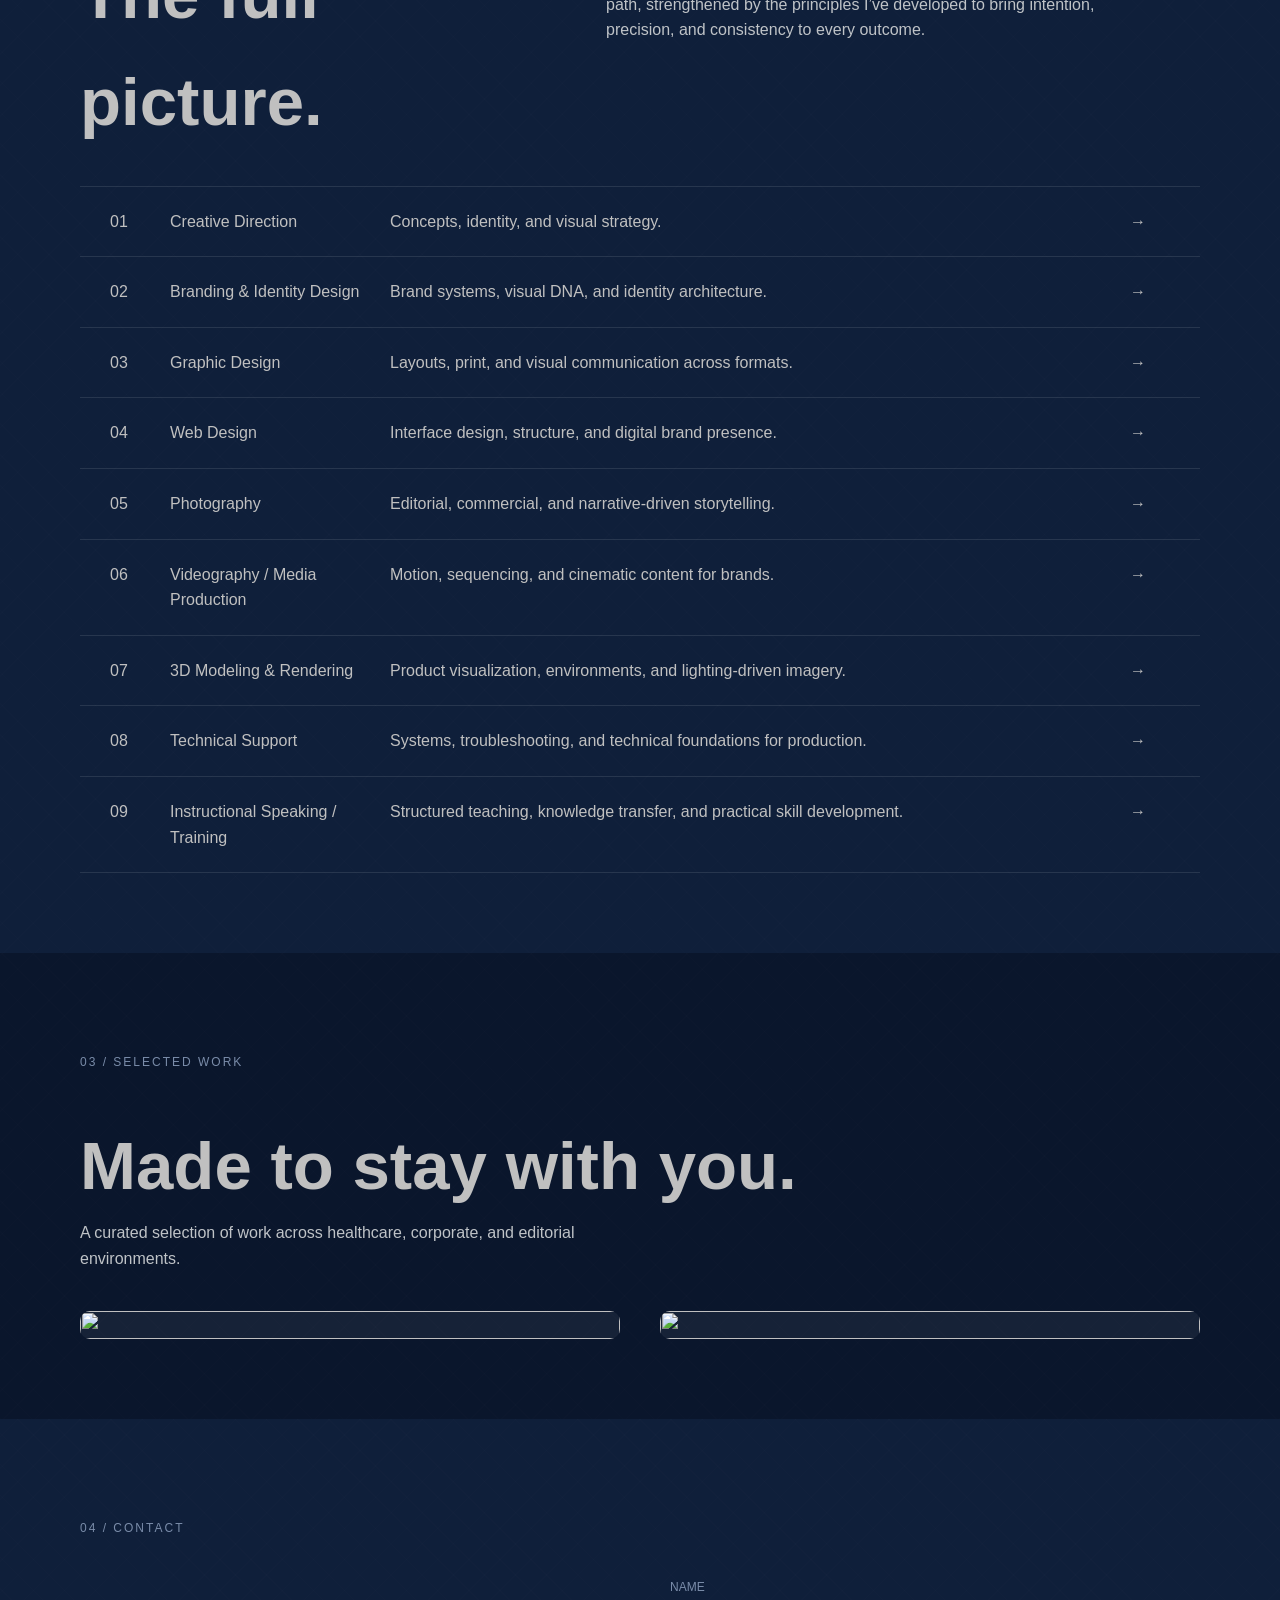
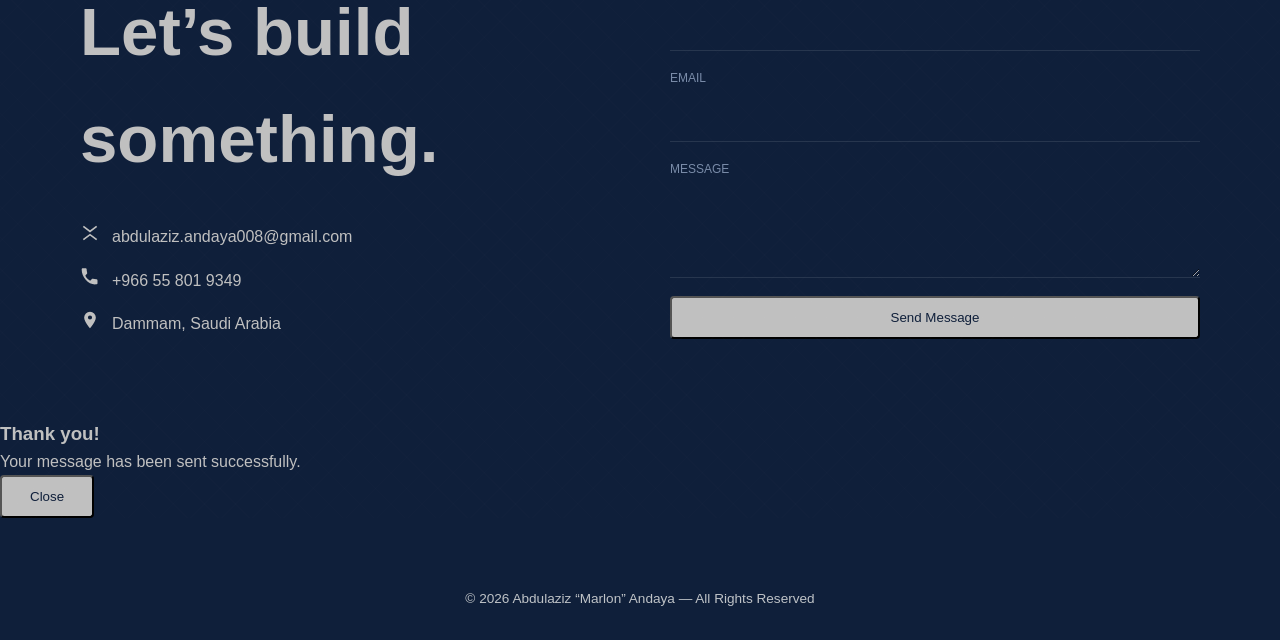
==== commit 18ba08b9: "Update index.html" ====
--- a/index.html
+++ b/index.html
@@ -264,6 +264,14 @@
       </div>
     </div>
   </div>
+  <!-- Success Popup -->
+<div id="successPopup" class="popup">
+  <div class="popup-content">
+    <h3>Thank you!</h3>
+    <p>Your message has been sent successfully.</p>
+    <button id="closePopup">Close</button>
+  </div>
+</div>
 </section>
 
 
--- a/style.css
+++ b/style.css
@@ -142,7 +142,7 @@
 }
 
 /* ============================
-   HERO SECTION — PREMIUM VERSION
+   HERO SECTION — FINAL VERSION
    ============================ */
 
 .hero {
@@ -154,20 +154,8 @@
   background: linear-gradient(180deg, #f5f5f5, #e9ecef);
   color: #1a1a1a;
   position: relative;
-}
-
-/* Navy strip to remove floating effect */
-.hero::after {
-  content: "";
-  position: absolute;
-  left: 0;
-  bottom: 0;
-  width: 100vw; /* spans full screen width */
-  height: 60px; /* thinner strip */
-  background-color: #C8C8C8; /* matte silver tone */
-  z-index: 1;
-}
-
+  padding-bottom: 0; /* ensures hero touches divider */
+}
 
 /* ============================
    LEFT SIDE — Portrait
@@ -234,7 +222,7 @@
   letter-spacing: 0.02em;
 }
 
-/* Quote — cinematic, refined */
+/* Quote — refined, left‑anchored emphasis */
 .hero-quote {
   position: relative;
   font-style: italic;
@@ -242,27 +230,55 @@
   color: #5A6A85;
   max-width: 480px;
   line-height: 1.6;
-  padding-left: 3.2rem; /* space for the big quote mark */
-}
-
-/* BIG left‑aligned quotation mark */
+  padding-left: 3.2rem;
+}
+
 .hero-quote::before {
   content: "“";
   position: absolute;
   left: 0;
   top: -8px;
-  font-size: 4.8rem; /* bigger, more premium */
+  font-size: 4.8rem;
   line-height: 0.8;
-  color: rgba(0,0,0,0.12); /* subtle, elegant */
+  color: rgba(0,0,0,0.12);
   font-family: serif;
 }
+
+/* ============================
+   HERO DIVIDER — Matte Silver
+   ============================ */
 
 .hero-divider {
   width: 100%;
-  height: 60px; /* thin height */
-  background-color: #2b2b2b; /* dark matte gray */
-  margin-top: 0; /* removes gap between hero and divider */
-}
+  height: 40px; /* thin strip */
+  background-color: #b8b8b8; /* matte silver */
+  margin-top: 0; /* flush with hero */
+}
+
+/* ============================
+   MOBILE RESPONSIVE
+   ============================ */
+
+@media (max-width: 900px) {
+  .hero {
+    grid-template-columns: 1fr;
+    text-align: center;
+    padding: 5rem 2rem 0;
+  }
+
+  .hero-content {
+    align-items: center;
+  }
+
+  .hero-quote {
+    padding-left: 0;
+  }
+
+  .hero-quote::before {
+    display: none;
+  }
+}
+
 
 /* ============================
    MOBILE RESPONSIVE
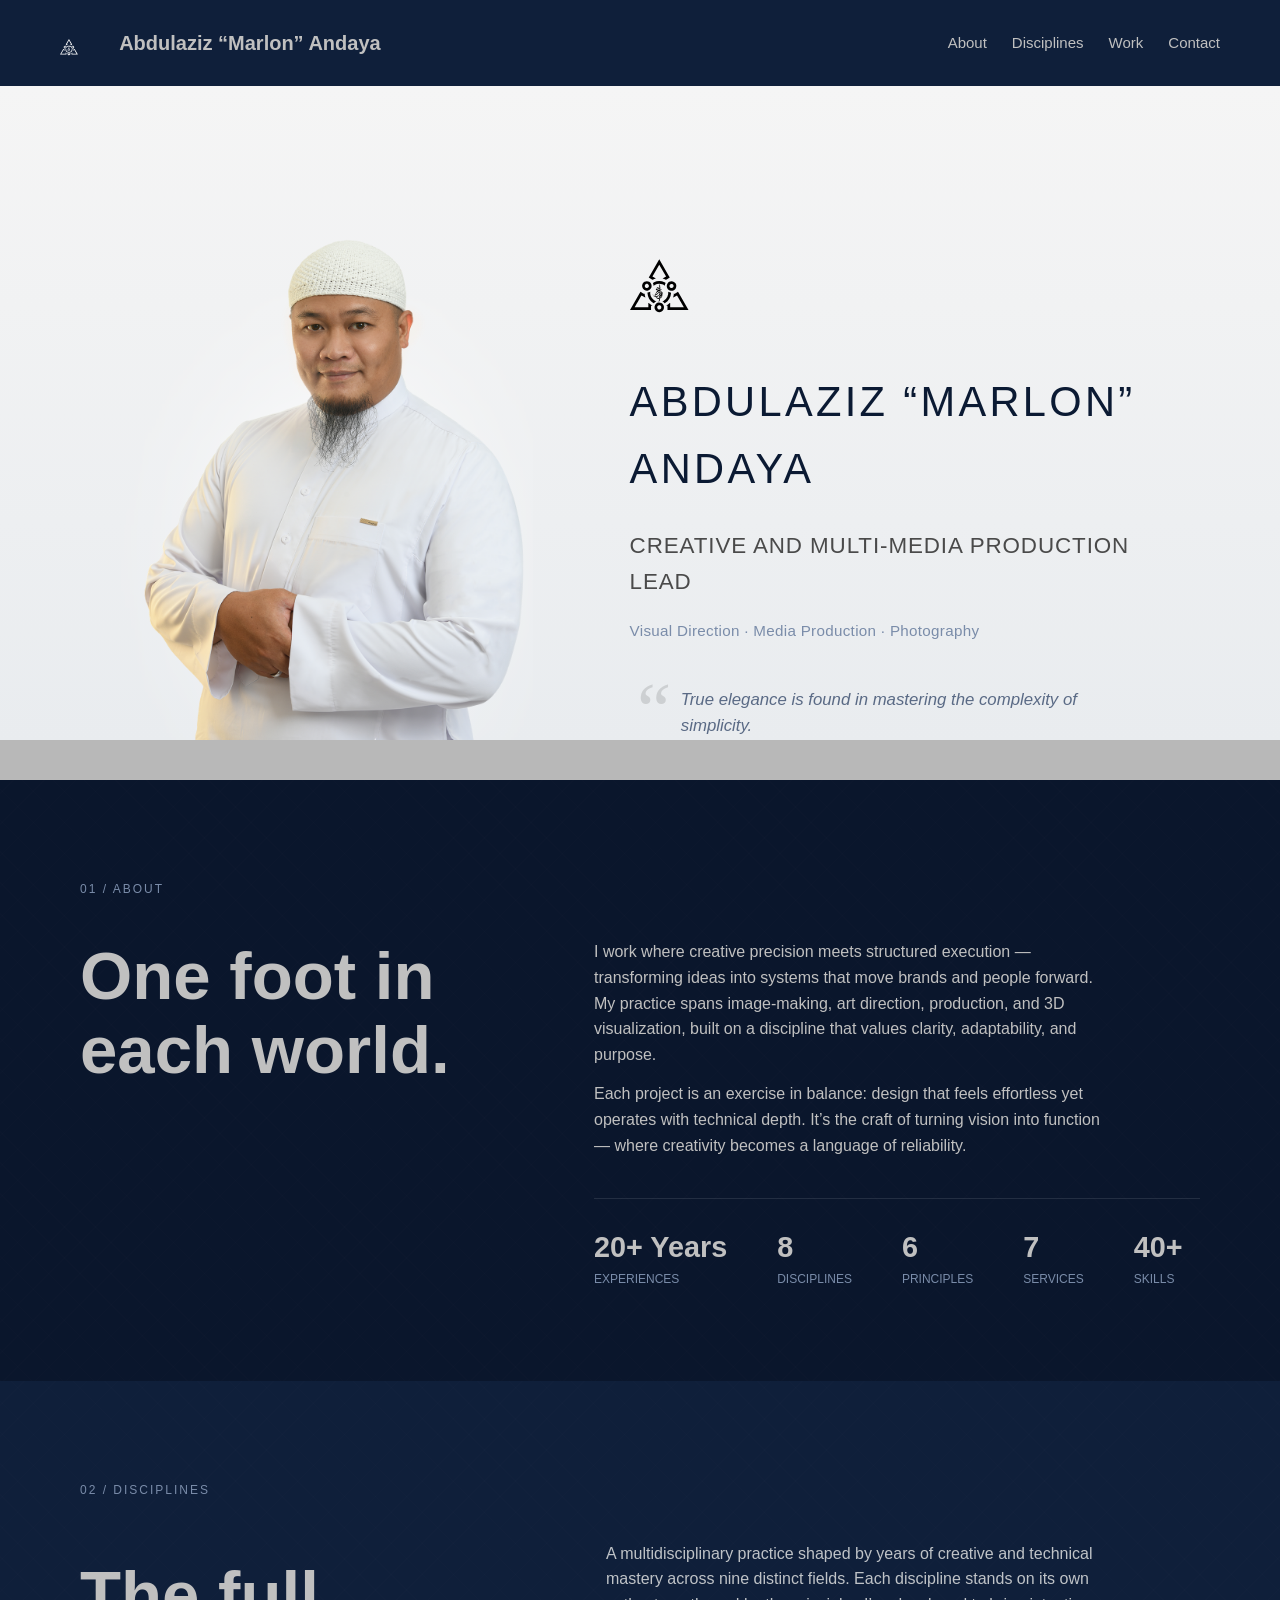
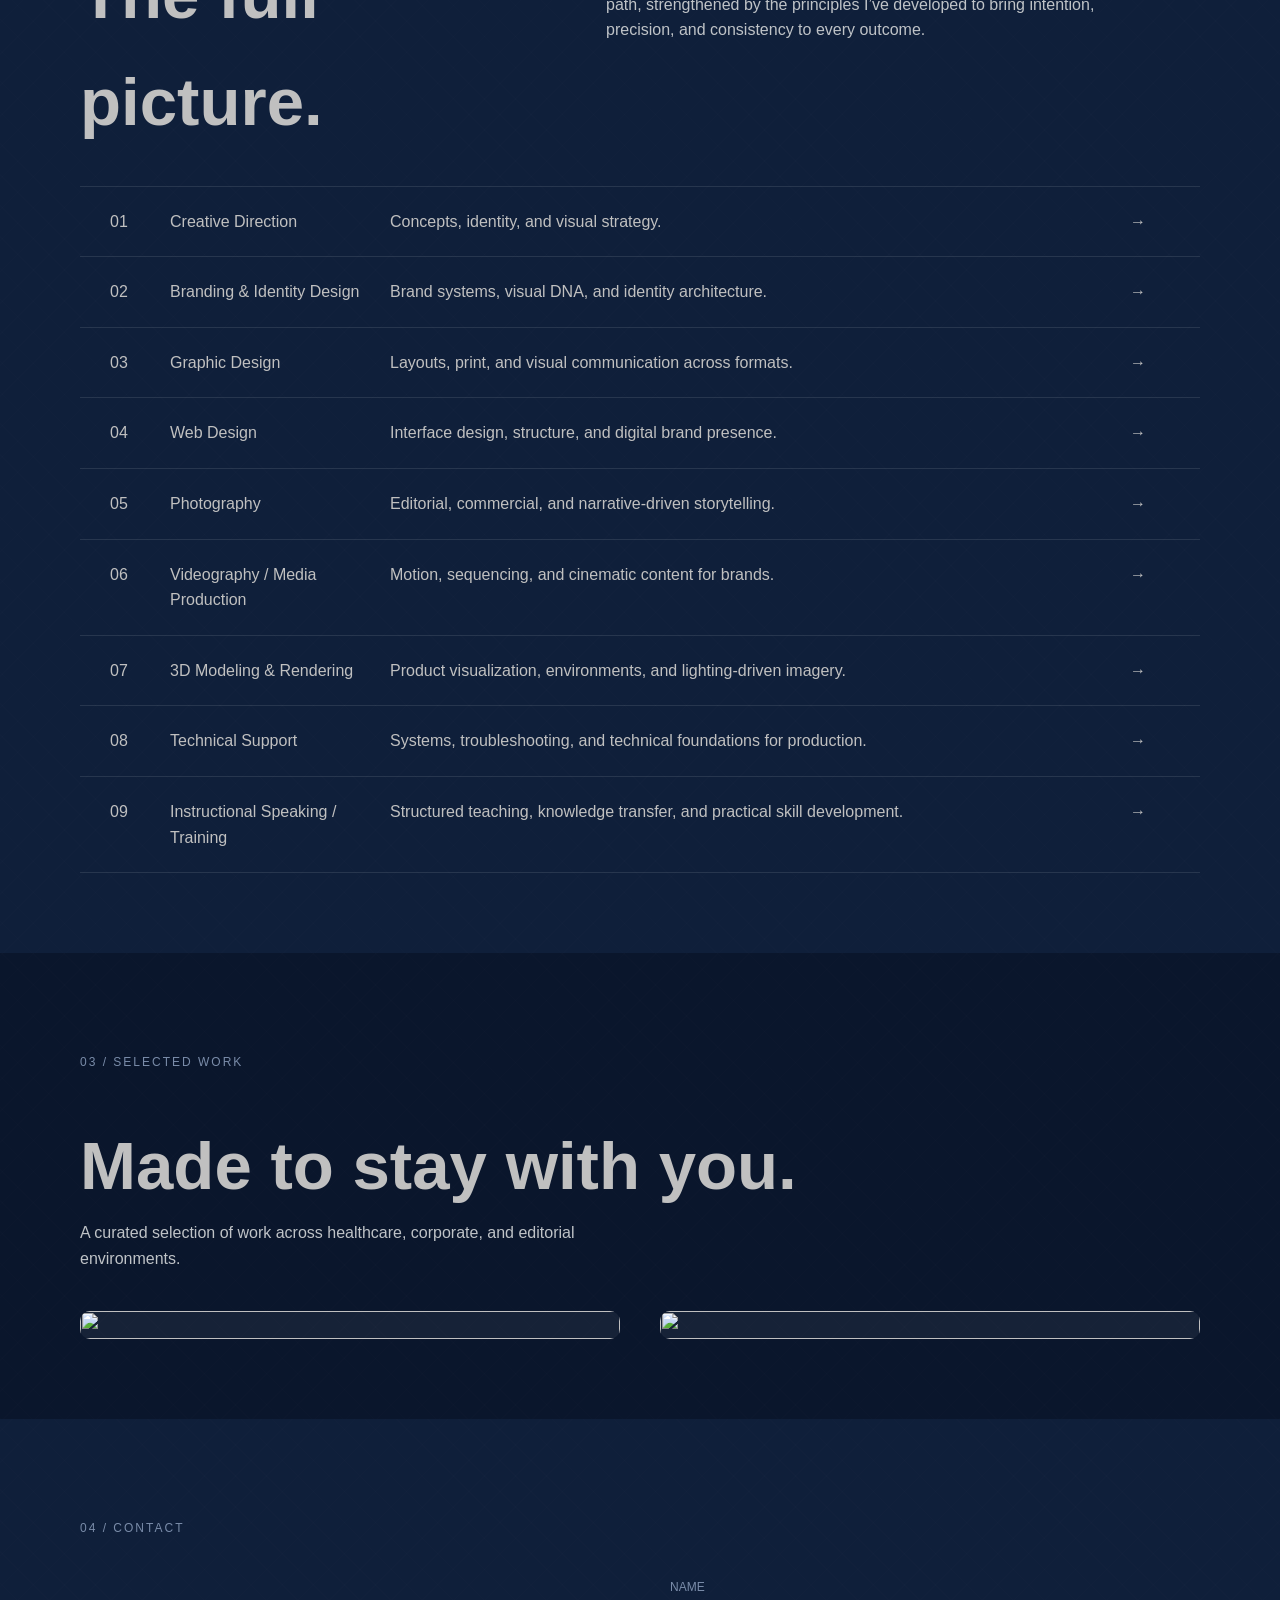
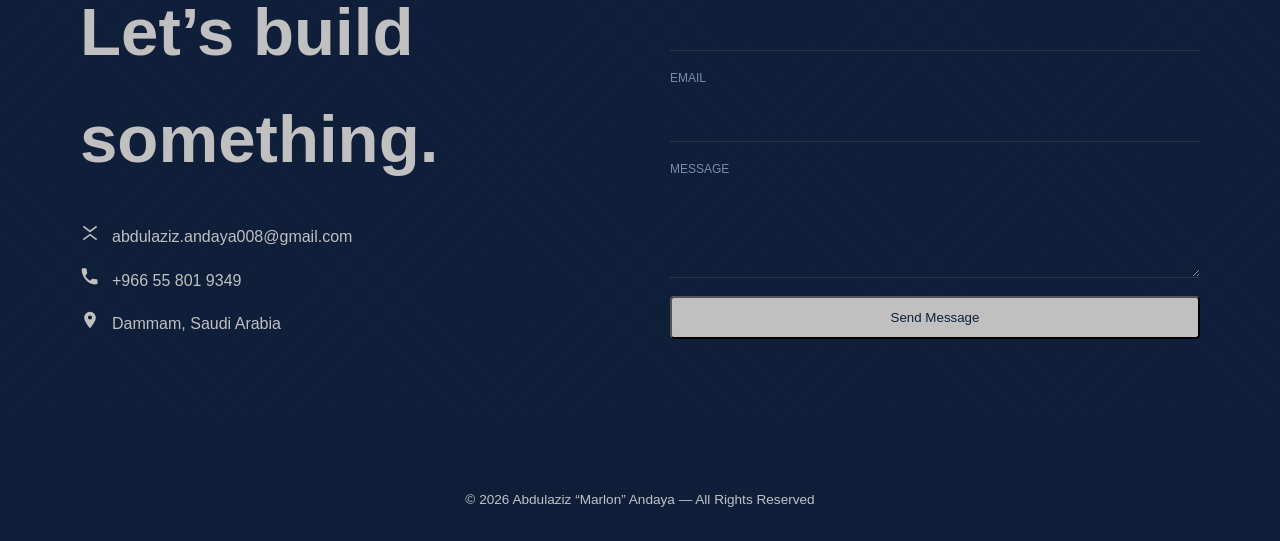
==== commit 0e865be6: "Update index.html" ====
--- a/index.html
+++ b/index.html
@@ -264,7 +264,20 @@
       </div>
     </div>
   </div>
-  <!-- Success Popup -->
+</section>
+
+
+<footer>
+  © 2026 Abdulaziz “Marlon” Andaya — All Rights Reserved
+</footer>
+
+<script>
+  const hamburger = document.getElementById("hamburger");
+  const nav = document.getElementById("nav");
+  hamburger.addEventListener("click", () => nav.classList.toggle("active"));
+</script>
+
+<!-- Success Popup -->
 <div id="successPopup" class="popup">
   <div class="popup-content">
     <h3>Thank you!</h3>
@@ -272,18 +285,7 @@
     <button id="closePopup">Close</button>
   </div>
 </div>
-</section>
-
-
-<footer>
-  © 2026 Abdulaziz “Marlon” Andaya — All Rights Reserved
-</footer>
-
-<script>
-  const hamburger = document.getElementById("hamburger");
-  const nav = document.getElementById("nav");
-  hamburger.addEventListener("click", () => nav.classList.toggle("active"));
-</script>
 
 </body>
 </html>
+
--- a/style.css
+++ b/style.css
@@ -538,3 +538,60 @@
     padding: 22px 20px;
   }
 }
+.popup {
+  display: none;
+  position: fixed;
+  top: 0;
+  left: 0;
+  width: 100%;
+  height: 100%;
+  background: rgba(0,0,0,0.4);
+  backdrop-filter: blur(4px);
+  justify-content: center;
+  align-items: center;
+  z-index: 999;
+}
+
+.popup-content {
+  background: #f5f5f5;
+  color: #1a1a1a;
+  padding: 2rem 3rem;
+  border-radius: 8px;
+  text-align: center;
+  box-shadow: 0 8px 20px rgba(0,0,0,0.2);
+  animation: fadeIn 0.4s ease;
+}
+
+.popup-content h3 {
+  font-family: 'Montserrat', sans-serif;
+  font-weight: 500;
+  margin-bottom: 0.5rem;
+}
+
+.popup-content p {
+  font-family: 'Montserrat', sans-serif;
+  font-weight: 400;
+  color: #555;
+  margin-bottom: 1.5rem;
+}
+
+.popup-content button {
+  background: #0b1a33;
+  color: #fff;
+  border: none;
+  padding: 0.6rem 1.4rem;
+  border-radius: 4px;
+  cursor: pointer;
+  font-family: 'Montserrat', sans-serif;
+  font-weight: 500;
+}
+
+.popup-content button:hover {
+  background: #1f2e4a;
+}
+
+@keyframes fadeIn {
+  from { opacity: 0; transform: scale(0.95); }
+  to { opacity: 1; transform: scale(1); }
+}
+
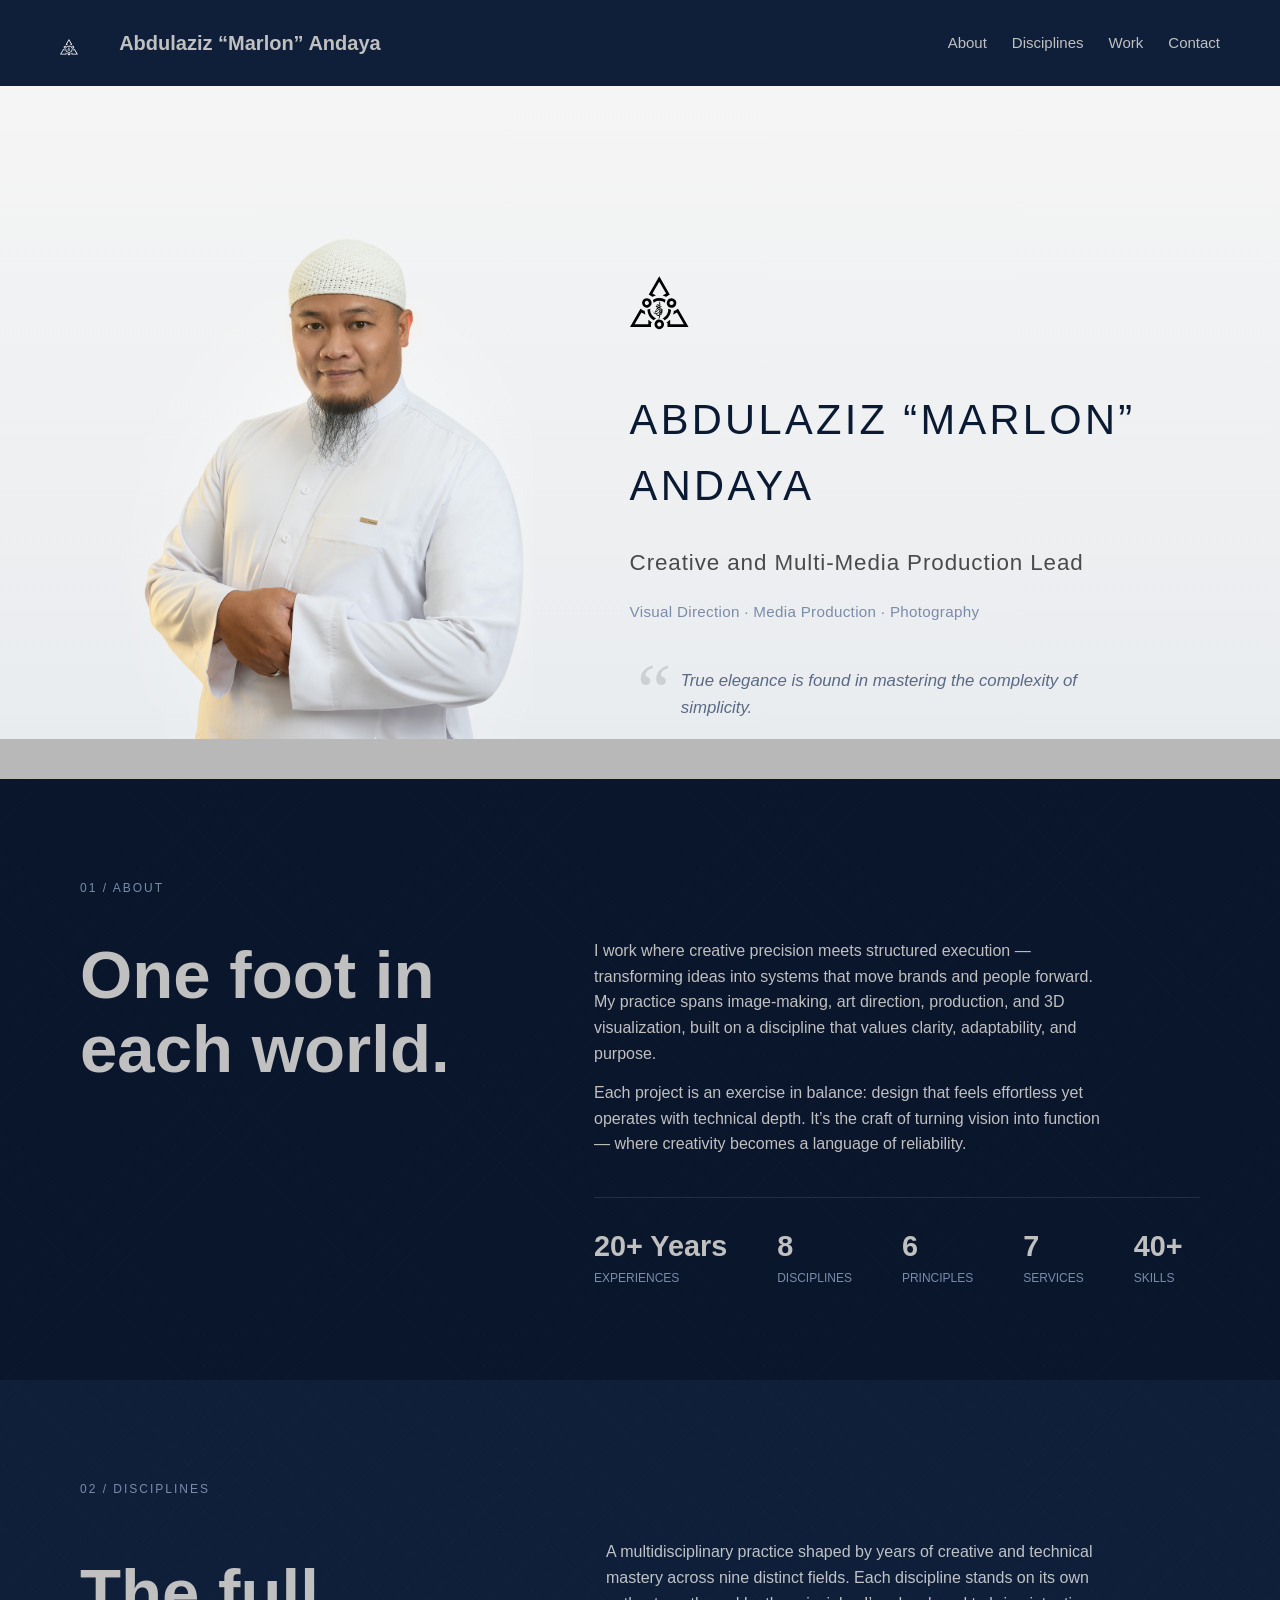
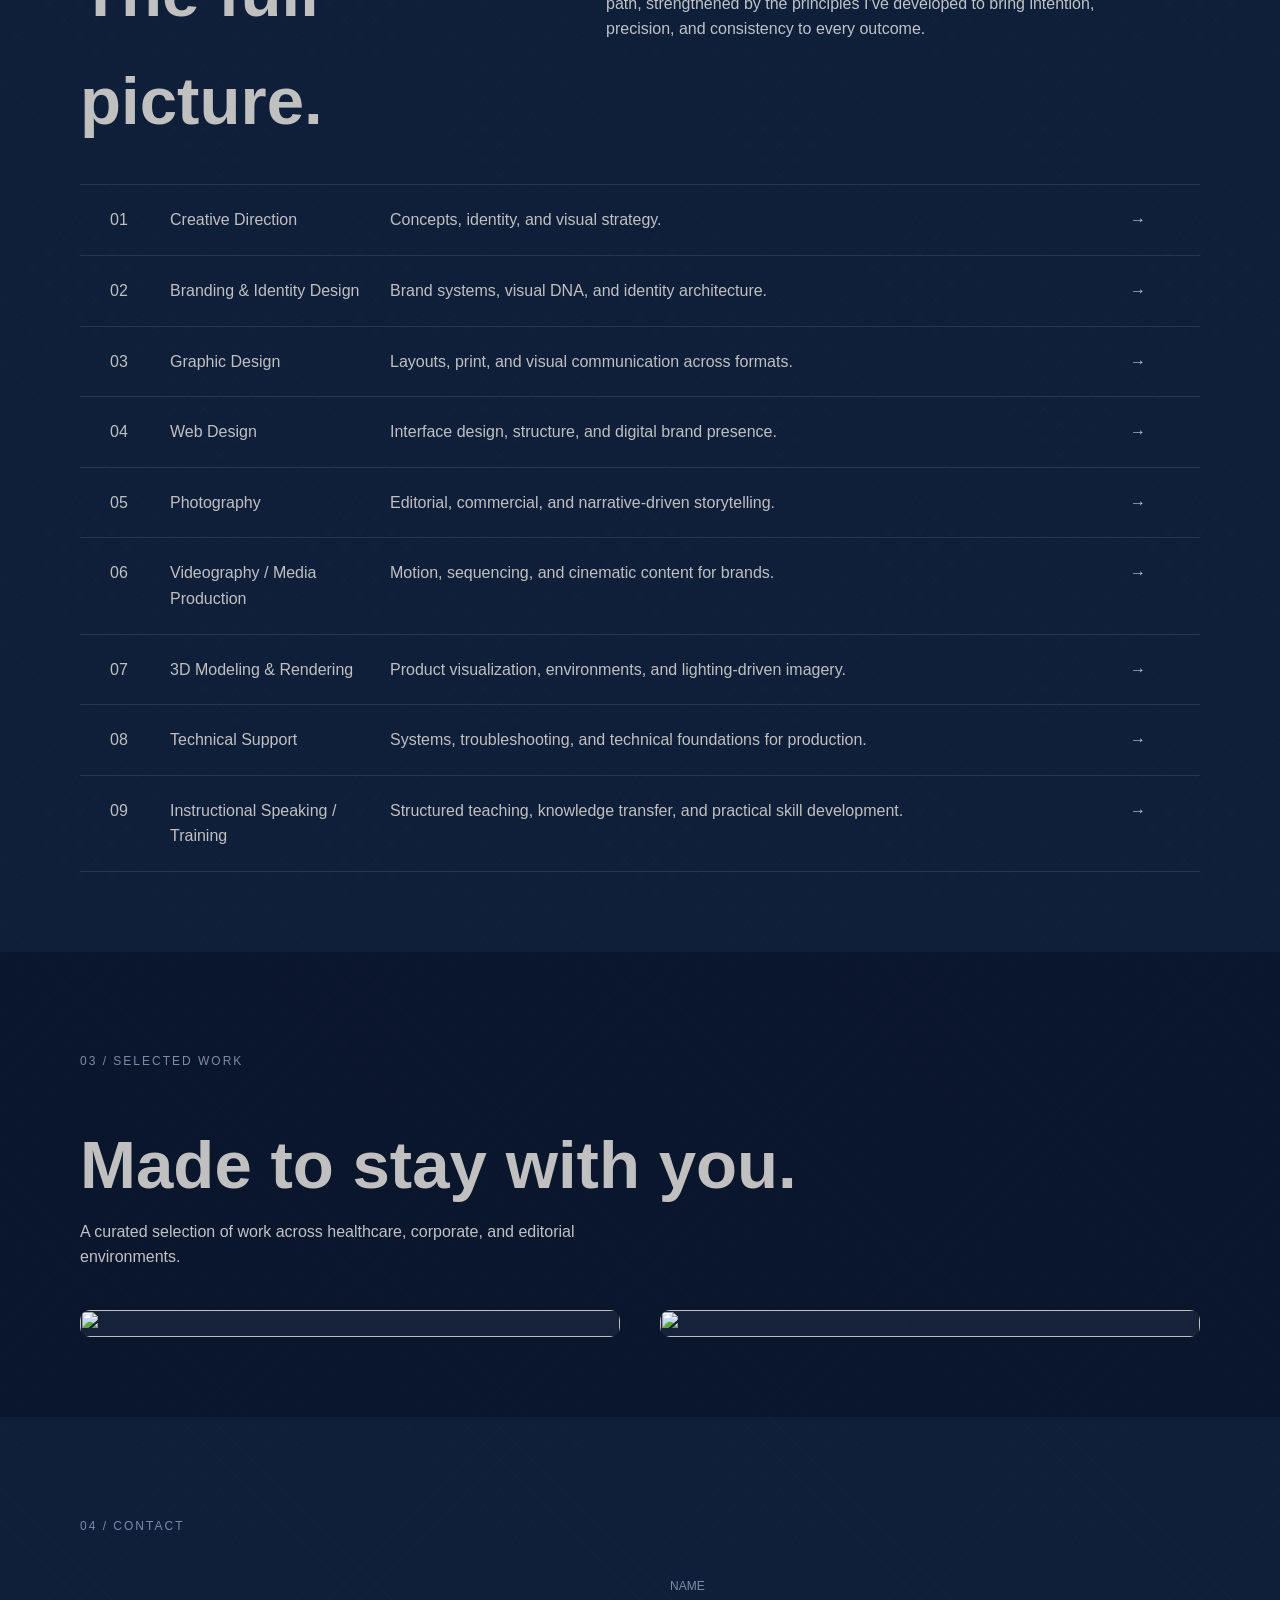
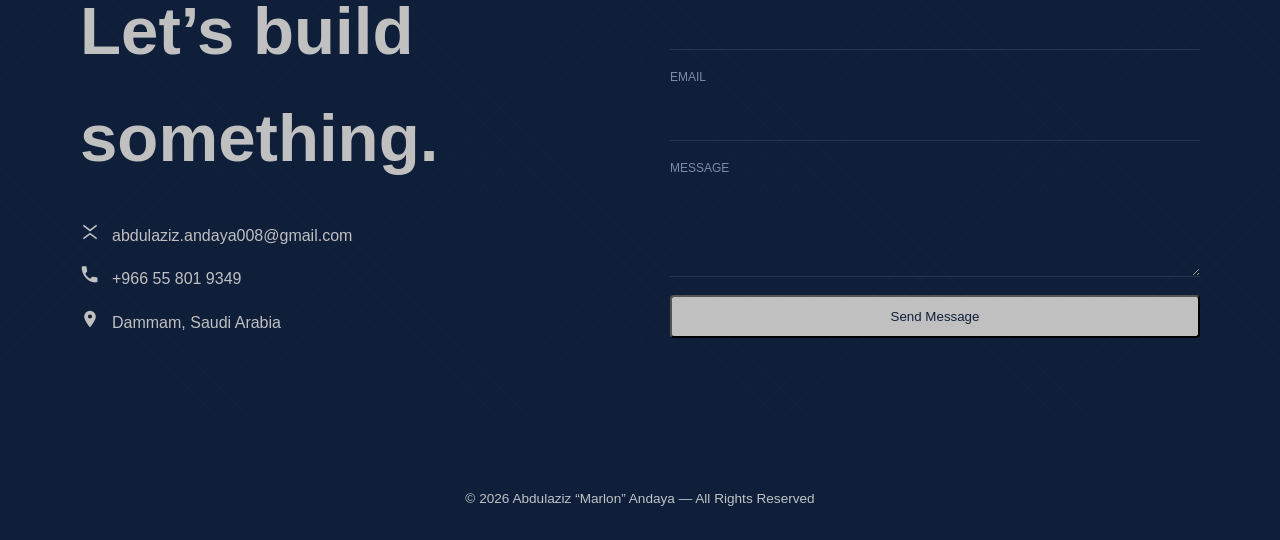
==== commit 1f3373d6: "Update index.html" ====
--- a/index.html
+++ b/index.html
@@ -27,19 +27,16 @@
 
 <!-- HERO SECTION -->
 <section class="hero">
-  
-  <!-- LEFT: Portrait -->
   <div class="hero-image">
     <img src="assets/self-portrait-PNG.png" alt="Abdulaziz Andaya Portrait">
   </div>
 
-  <!-- RIGHT: Identity -->
   <div class="hero-content">
     <img src="assets/My-Icon-Logo-SVG.svg" class="hero-logo-img" alt="Logo">
 
-    <h1 class="hero-tagline">ABDULAZIZ “MARLON” ANDAYA</h1>
-
-    <p class="hero-title">CREATIVE AND MULTI‑MEDIA PRODUCTION LEAD</p>
+    <h1 class="hero-tagline">Abdulaziz “Marlon” Andaya</h1>
+
+    <p class="hero-title">Creative and Multi‑Media Production Lead</p>
 
     <p class="hero-disciplines">
       Visual Direction · Media Production · Photography
@@ -49,11 +46,10 @@
       True elegance is found in mastering the complexity of simplicity.
     </blockquote>
   </div>
-
-</section>
-
-<!-- HERO DIVIDER -->
+</section>
+
 <section class="hero-divider"></section>
+
 
 <!-- ABOUT -->
 <section class="bg-section about-bg" id="about">
@@ -249,18 +245,19 @@
       </div>
 
       <div class="contact-right">
-        <form action="https://formspree.io/f/mvkowqvw" method="POST">
-          <label>Name</label>
-          <input type="text" name="name" required>
-
-          <label>Email</label>
-          <input type="email" name="email" required>
-
-          <label>Message</label>
-          <textarea name="message" rows="4" required></textarea>
-
-          <button type="submit">Send Message</button>
-        </form>
+       <form id="contactForm" action="https://formspree.io/f/mvkowqvw" method="POST">
+        <label>Name</label>
+        <input type="text" name="name" required>
+
+        <label>Email</label>
+        <input type="email" name="email" required>
+
+        <label>Message</label>
+        <textarea name="message" rows="4" required></textarea>
+
+        <button type="submit">Send Message</button>
+      </form>
+
       </div>
     </div>
   </div>
